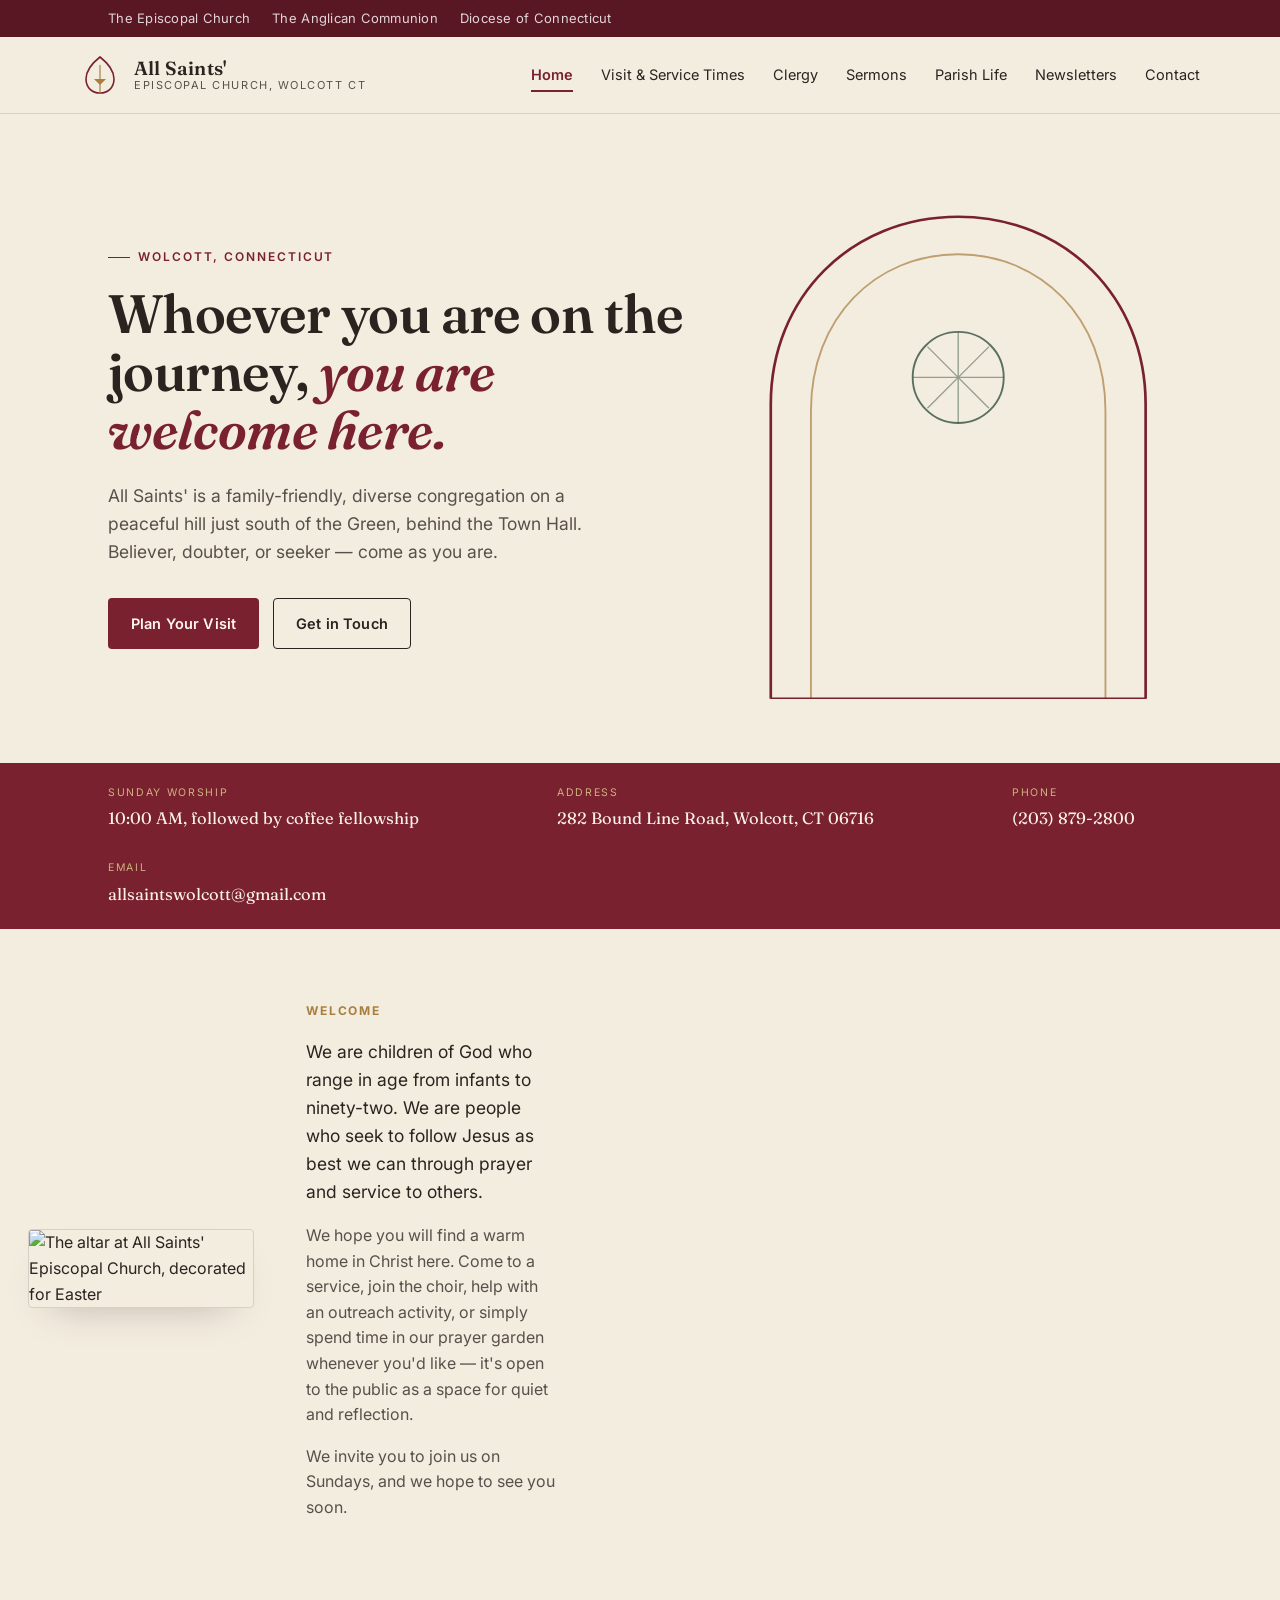
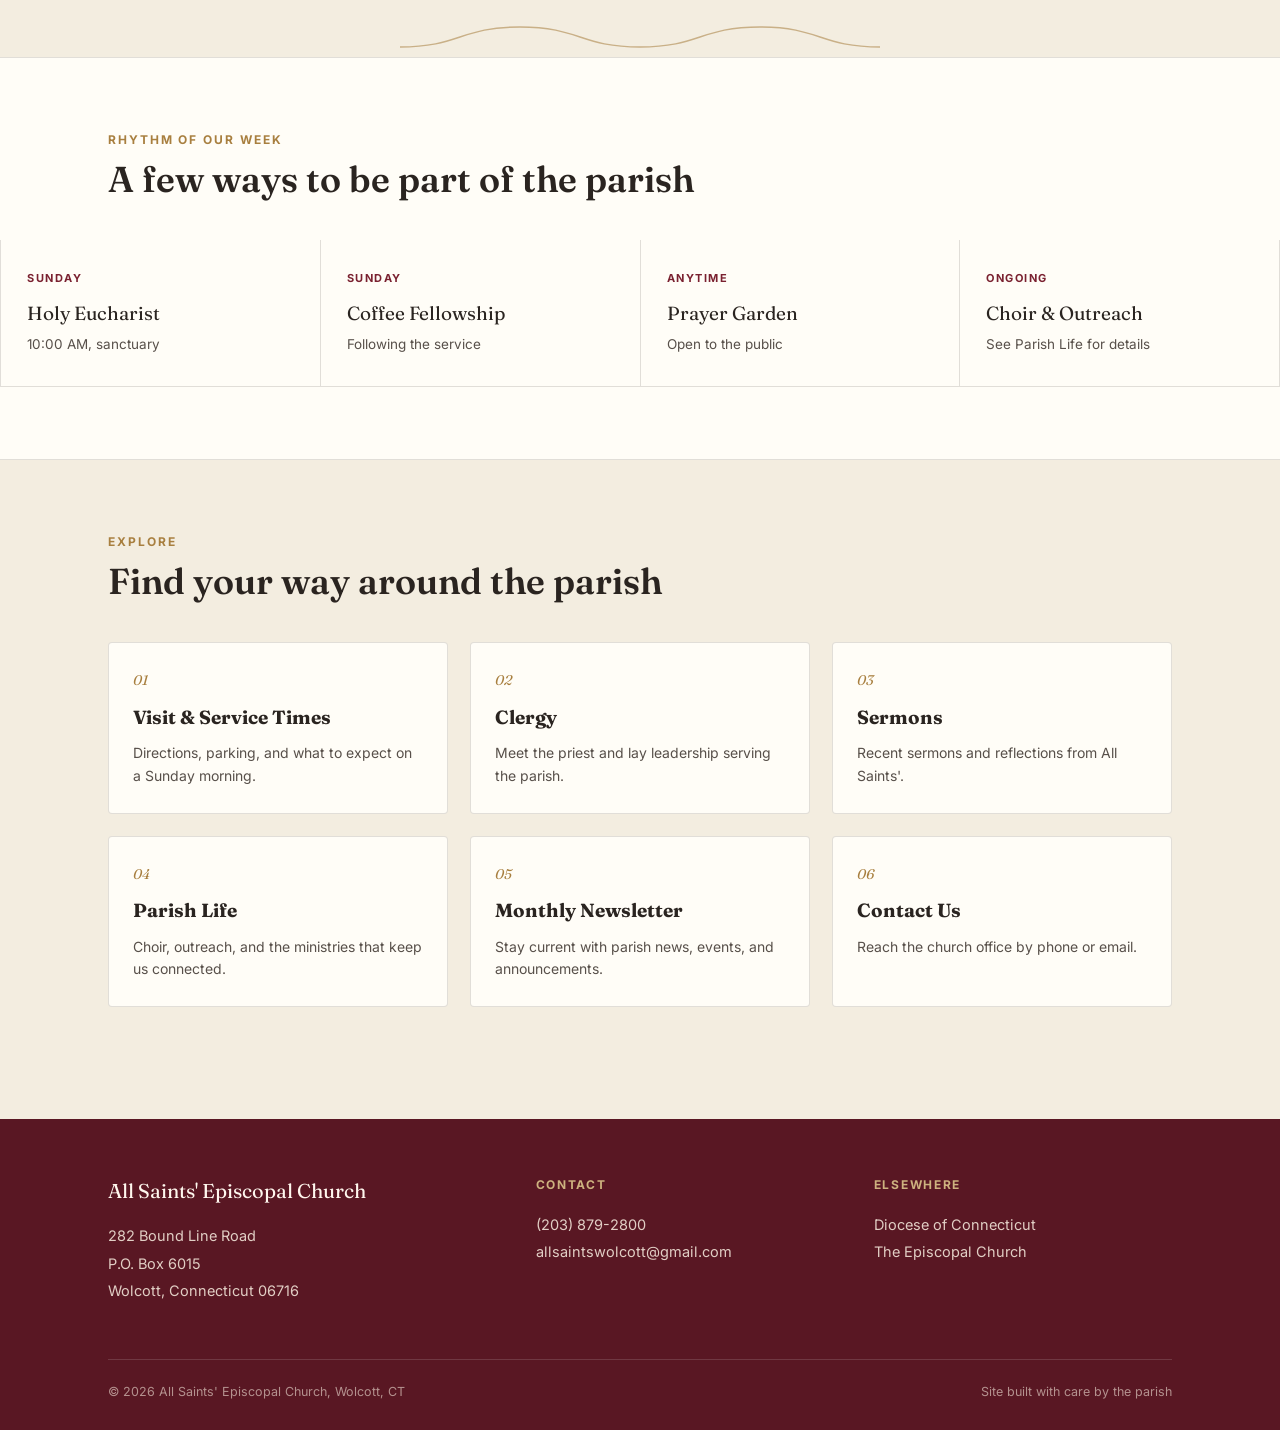
==== index.html @ 66a39e88 "Add initial HTML structure and styles for All Saints' Episcopal Church website - Created contact.htm" ====
<!DOCTYPE html>
<html lang="en">
<head>
<meta charset="UTF-8" />
<meta name="viewport" content="width=device-width, initial-scale=1.0" />
<title>All Saints' Episcopal Church — Wolcott, CT</title>
<meta name="description" content="All Saints' Episcopal Church in Wolcott, Connecticut. A family-friendly, diverse congregation on a peaceful hill just south of the Green. Sunday worship at 10:00 AM." />
<link rel="preconnect" href="https://fonts.googleapis.com">
<link rel="preconnect" href="https://fonts.gstatic.com" crossorigin>
<link href="https://fonts.googleapis.com/css2?family=Fraunces:ital,opsz,wght@0,9..144,400;0,9..144,600;1,9..144,500&family=Inter:wght@400;500;600;700&display=swap" rel="stylesheet">
<link rel="stylesheet" href="style.css" />
</head>
<body>

<div class="utility-bar">
  <div class="wrap">
    <a href="https://www.episcopalchurch.org/" target="_blank" rel="noopener">The Episcopal Church</a>
    <a href="https://www.anglicancommunion.org/" target="_blank" rel="noopener">The Anglican Communion</a>
    <a href="https://www.episcopalct.org/" target="_blank" rel="noopener">Diocese of Connecticut</a>
  </div>
</div>

<header class="site-header">
  <div class="wrap header-row">
    <a class="brand" href="index.html">
      <svg class="brand-mark" viewBox="0 0 40 40" fill="none" xmlns="http://www.w3.org/2000/svg">
        <path d="M20 2C11 9 6 16 6 24C6 32.8 12.3 38 20 38C27.7 38 34 32.8 34 24C34 16 29 9 20 2Z" stroke="#7A2130" stroke-width="1.6"/>
        <path d="M20 10V38" stroke="#A87F3F" stroke-width="1.2"/>
        <path d="M20 30L14 24H26L20 30Z" fill="#A87F3F"/>
      </svg>
      <span class="brand-text">
        <span class="name-line1">All Saints'</span>
        <span class="name-line2">Episcopal Church, Wolcott CT</span>
      </span>
    </a>
    <button class="nav-toggle" onclick="document.querySelector('.main-nav').classList.toggle('open')">Menu ▾</button>
    <nav class="main-nav">
      <a href="index.html" class="active">Home</a>
      <a href="visit.html">Visit &amp; Service Times</a>
      <a href="clergy.html">Clergy</a>
      <a href="#">Sermons</a>
      <a href="#">Parish Life</a>
      <a href="#">Newsletters</a>
      <a href="contact.html">Contact</a>
    </nav>
  </div>
</header>

<section class="hero">
  <div class="wrap">
    <div class="hero-copy">
      <div class="eyebrow">Wolcott, Connecticut</div>
      <h1>Whoever you are on the journey, <em>you are welcome here.</em></h1>
      <p class="lede">All Saints' is a family-friendly, diverse congregation on a peaceful hill just south of the Green, behind the Town Hall. Believer, doubter, or seeker — come as you are.</p>
      <div class="btn-row">
        <a href="visit.html" class="btn btn-primary">Plan Your Visit</a>
        <a href="contact.html" class="btn btn-ghost">Get in Touch</a>
      </div>
    </div>
    <svg class="hero-arch" viewBox="0 0 320 380" fill="none" xmlns="http://www.w3.org/2000/svg">
      <path d="M20 380V160C20 80 80 20 160 20C240 20 300 80 300 160V380" stroke="#7A2130" stroke-width="2"/>
      <path d="M50 380V165C50 96 98 48 160 48C222 48 270 96 270 165V380" stroke="#A87F3F" stroke-width="1.4" opacity="0.7"/>
      <circle cx="160" cy="140" r="34" stroke="#35503E" stroke-width="1.4" opacity="0.8"/>
      <path d="M160 106V174M126 140H194M137 117L183 163M183 117L137 163" stroke="#35503E" stroke-width="1" opacity="0.5"/>
      <path d="M20 380H300" stroke="#7A2130" stroke-width="2"/>
    </svg>
  </div>
</section>

<div class="plaque">
  <div class="wrap">
    <div class="plaque-item">
      <span class="plaque-label">Sunday Worship</span>
      <span class="plaque-value">10:00 AM, followed by coffee fellowship</span>
    </div>
    <div class="plaque-item">
      <span class="plaque-label">Address</span>
      <span class="plaque-value">282 Bound Line Road, Wolcott, CT 06716</span>
    </div>
    <div class="plaque-item">
      <span class="plaque-label">Phone</span>
      <span class="plaque-value"><a href="tel:+12038792800">(203) 879-2800</a></span>
    </div>
    <div class="plaque-item">
      <span class="plaque-label">Email</span>
      <span class="plaque-value"><a href="mailto:allsaintswolcott@gmail.com">allsaintswolcott@gmail.com</a></span>
    </div>
  </div>
</div>

<section class="welcome">
  <div class="wrap welcome">
    <figure>
      <img src="https://www.allsaintswolcott.org/Customer-Content/allsaintswolcott/CMS/images/Easter_Altar_2016.jpg" alt="The altar at All Saints' Episcopal Church, decorated for Easter" />
    </figure>
    <div class="welcome-copy">
      <div class="section-label">Welcome</div>
      <p>We are children of God who range in age from infants to ninety-two. We are people who seek to follow Jesus as best we can through prayer and service to others.</p>
      <p>We hope you will find a warm home in Christ here. Come to a service, join the choir, help with an outreach activity, or simply spend time in our prayer garden whenever you'd like — it's open to the public as a space for quiet and reflection.</p>
      <p>We invite you to join us on Sundays, and we hope to see you soon.</p>
    </div>
  </div>
</section>

<div class="divider">
  <svg viewBox="0 0 480 40" xmlns="http://www.w3.org/2000/svg">
    <path d="M0 30C60 30 60 10 120 10C180 10 180 30 240 30C300 30 300 10 360 10C420 10 420 30 480 30" stroke="currentColor" stroke-width="1.4" fill="none"/>
  </svg>
</div>

<section class="rhythm">
  <div class="wrap">
    <div class="section-head">
      <div class="section-label">Rhythm of Our Week</div>
      <h2>A few ways to be part of the parish</h2>
    </div>
  </div>
  <div class="rhythm-track">
    <div class="rhythm-item">
      <div class="rhythm-day">Sunday</div>
      <div class="rhythm-title">Holy Eucharist</div>
      <div class="rhythm-time">10:00 AM, sanctuary</div>
    </div>
    <div class="rhythm-item">
      <div class="rhythm-day">Sunday</div>
      <div class="rhythm-title">Coffee Fellowship</div>
      <div class="rhythm-time">Following the service</div>
    </div>
    <div class="rhythm-item">
      <div class="rhythm-day">Anytime</div>
      <div class="rhythm-title">Prayer Garden</div>
      <div class="rhythm-time">Open to the public</div>
    </div>
    <div class="rhythm-item">
      <div class="rhythm-day">Ongoing</div>
      <div class="rhythm-title">Choir &amp; Outreach</div>
      <div class="rhythm-time">See Parish Life for details</div>
    </div>
  </div>
</section>

<section class="quick-links">
  <div class="wrap">
    <div class="section-head">
      <div class="section-label">Explore</div>
      <h2>Find your way around the parish</h2>
    </div>
    <div class="card-grid">
      <a class="info-card" href="visit.html">
        <span class="num">01</span>
        <h3>Visit &amp; Service Times</h3>
        <p>Directions, parking, and what to expect on a Sunday morning.</p>
      </a>
      <a class="info-card" href="clergy.html">
        <span class="num">02</span>
        <h3>Clergy</h3>
        <p>Meet the priest and lay leadership serving the parish.</p>
      </a>
      <a class="info-card" href="#">
        <span class="num">03</span>
        <h3>Sermons</h3>
        <p>Recent sermons and reflections from All Saints'.</p>
      </a>
      <a class="info-card" href="#">
        <span class="num">04</span>
        <h3>Parish Life</h3>
        <p>Choir, outreach, and the ministries that keep us connected.</p>
      </a>
      <a class="info-card" href="#">
        <span class="num">05</span>
        <h3>Monthly Newsletter</h3>
        <p>Stay current with parish news, events, and announcements.</p>
      </a>
      <a class="info-card" href="contact.html">
        <span class="num">06</span>
        <h3>Contact Us</h3>
        <p>Reach the church office by phone or email.</p>
      </a>
    </div>
  </div>
</section>

<footer class="site-footer">
  <div class="wrap">
    <div class="footer-grid">
      <div>
        <div class="footer-brand">All Saints' Episcopal Church</div>
        <p>282 Bound Line Road<br>P.O. Box 6015<br>Wolcott, Connecticut 06716</p>
      </div>
      <div>
        <h4>Contact</h4>
        <a href="tel:+12038792800">(203) 879-2800</a>
        <a href="mailto:allsaintswolcott@gmail.com">allsaintswolcott@gmail.com</a>
      </div>
      <div>
        <h4>Elsewhere</h4>
        <a href="https://www.episcopalct.org/" target="_blank" rel="noopener">Diocese of Connecticut</a>
        <a href="https://www.episcopalchurch.org/" target="_blank" rel="noopener">The Episcopal Church</a>
      </div>
    </div>
    <div class="footer-bottom">
      <span>© 2026 All Saints' Episcopal Church, Wolcott, CT</span>
      <span>Site built with care by the parish</span>
    </div>
  </div>
</footer>

</body>
</html>
---- style.css ----
/* ============================================
   All Saints' Episcopal Church — Wolcott, CT
   Design tokens
   ============================================ */

:root {
  --ink: #2a2420;
  --ink-soft: #58504a;
  --parchment: #f3ede0;
  --parchment-deep: #ece3d0;
  --card: #fffdf7;
  --wine: #7a2130;
  --wine-dark: #591723;
  --brass: #a87f3f;
  --brass-light: #cdb27f;
  --green: #35503e;
  --line: rgba(42, 36, 32, 0.14);
  --shadow: 0 18px 40px -24px rgba(42, 24, 16, 0.35);

  --font-display: "Fraunces", "Iowan Old Style", Georgia, serif;
  --font-body: "Inter", -apple-system, BlinkMacSystemFont, "Segoe UI", sans-serif;

  --radius: 4px;
  --max-width: 1120px;
}

* {
  box-sizing: border-box;
}

html {
  scroll-behavior: smooth;
}

body {
  margin: 0;
  background: var(--parchment);
  color: var(--ink);
  font-family: var(--font-body);
  font-size: 16px;
  line-height: 1.6;
  -webkit-font-smoothing: antialiased;
}

img {
  max-width: 100%;
  display: block;
}

a {
  color: inherit;
}

.wrap {
  max-width: var(--max-width);
  margin: 0 auto;
  padding: 0 28px;
}

/* ============ Utility bar ============ */

.utility-bar {
  background: var(--wine-dark);
  color: rgba(255, 255, 255, 0.82);
  font-size: 13px;
}

.utility-bar .wrap {
  display: flex;
  gap: 22px;
  padding-top: 8px;
  padding-bottom: 8px;
  overflow-x: auto;
  white-space: nowrap;
}

.utility-bar a {
  text-decoration: none;
  color: inherit;
  letter-spacing: 0.02em;
}

.utility-bar a:hover {
  color: var(--brass-light);
}

/* ============ Header / Nav ============ */

header.site-header {
  background: var(--parchment);
  border-bottom: 1px solid var(--line);
  position: sticky;
  top: 0;
  z-index: 40;
}

.header-row {
  display: flex;
  align-items: center;
  justify-content: space-between;
  padding: 18px 0;
  gap: 24px;
}

.brand {
  display: flex;
  align-items: center;
  gap: 14px;
  text-decoration: none;
  color: var(--ink);
}

.brand-mark {
  width: 40px;
  height: 40px;
  flex-shrink: 0;
}

.brand-text {
  display: flex;
  flex-direction: column;
  line-height: 1.15;
}

.brand-text .name-line1 {
  font-family: var(--font-display);
  font-weight: 600;
  font-size: 19px;
  letter-spacing: 0.01em;
}

.brand-text .name-line2 {
  font-size: 11px;
  letter-spacing: 0.14em;
  text-transform: uppercase;
  color: var(--ink-soft);
}

nav.main-nav {
  display: flex;
  gap: 28px;
  flex-wrap: wrap;
}

nav.main-nav a {
  text-decoration: none;
  font-size: 14.5px;
  color: var(--ink);
  position: relative;
  padding: 4px 0;
}

nav.main-nav a::after {
  content: "";
  position: absolute;
  left: 0;
  bottom: -2px;
  width: 0;
  height: 2px;
  background: var(--wine);
  transition: width 0.2s ease;
}

nav.main-nav a:hover::after,
nav.main-nav a.active::after {
  width: 100%;
}

nav.main-nav a.active {
  color: var(--wine);
  font-weight: 600;
}

.nav-toggle {
  display: none;
}

@media (max-width: 780px) {
  nav.main-nav {
    display: none;
    width: 100%;
    flex-direction: column;
    gap: 4px;
    padding-bottom: 16px;
  }
  nav.main-nav.open {
    display: flex;
  }
  nav.main-nav a {
    padding: 10px 0;
    border-bottom: 1px solid var(--line);
  }
  .header-row {
    flex-wrap: wrap;
  }
  .nav-toggle {
    display: inline-flex;
    align-items: center;
    gap: 8px;
    background: none;
    border: 1px solid var(--line);
    border-radius: var(--radius);
    padding: 8px 12px;
    font-family: var(--font-body);
    font-size: 14px;
    color: var(--ink);
    cursor: pointer;
  }
}

/* ============ Hero ============ */

.hero {
  padding: 76px 0 64px;
  position: relative;
  overflow: hidden;
}

.hero .wrap {
  display: grid;
  grid-template-columns: 1.15fr 0.85fr;
  gap: 56px;
  align-items: center;
}

@media (max-width: 860px) {
  .hero .wrap {
    grid-template-columns: 1fr;
  }
  .hero-arch {
    order: -1;
    max-width: 240px;
    margin: 0 auto;
  }
}

.eyebrow {
  display: inline-flex;
  align-items: center;
  gap: 8px;
  font-size: 12px;
  letter-spacing: 0.16em;
  text-transform: uppercase;
  color: var(--wine);
  font-weight: 600;
  margin-bottom: 18px;
}

.eyebrow::before {
  content: "";
  width: 22px;
  height: 1px;
  background: var(--wine);
}

.hero h1 {
  font-family: var(--font-display);
  font-weight: 600;
  font-size: clamp(34px, 5vw, 54px);
  line-height: 1.08;
  margin: 0 0 22px;
  letter-spacing: -0.01em;
}

.hero h1 em {
  font-style: italic;
  color: var(--wine);
}

.hero p.lede {
  font-size: 17.5px;
  color: var(--ink-soft);
  max-width: 46ch;
  margin: 0 0 32px;
}

.btn-row {
  display: flex;
  gap: 14px;
  flex-wrap: wrap;
}

.btn {
  display: inline-flex;
  align-items: center;
  gap: 8px;
  padding: 13px 22px;
  border-radius: var(--radius);
  text-decoration: none;
  font-size: 14.5px;
  font-weight: 600;
  letter-spacing: 0.01em;
  border: 1px solid transparent;
  cursor: pointer;
}

.btn-primary {
  background: var(--wine);
  color: #fff7ee;
}

.btn-primary:hover {
  background: var(--wine-dark);
}

.btn-ghost {
  border-color: var(--ink);
  color: var(--ink);
}

.btn-ghost:hover {
  border-color: var(--wine);
  color: var(--wine);
}

/* Arch motif */
.hero-arch {
  width: 100%;
}

/* ============ Plaque strip ============ */

.plaque {
  background: var(--wine);
  color: #fbf2e6;
}

.plaque .wrap {
  display: flex;
  flex-wrap: wrap;
  gap: 28px;
  padding: 22px 28px;
  justify-content: space-between;
}

.plaque-item {
  display: flex;
  flex-direction: column;
  gap: 4px;
  min-width: 160px;
}

.plaque-label {
  font-size: 10.5px;
  letter-spacing: 0.16em;
  text-transform: uppercase;
  color: var(--brass-light);
}

.plaque-value {
  font-family: var(--font-display);
  font-size: 16.5px;
}

.plaque-value a {
  text-decoration: none;
  color: inherit;
}

/* ============ Section scaffolding ============ */

section {
  padding: 72px 0;
}

.section-head {
  max-width: 60ch;
  margin-bottom: 40px;
}

.section-label {
  font-size: 12px;
  letter-spacing: 0.16em;
  text-transform: uppercase;
  color: var(--brass);
  font-weight: 700;
  margin-bottom: 10px;
}

.section-head h2 {
  font-family: var(--font-display);
  font-size: clamp(26px, 3.4vw, 36px);
  font-weight: 600;
  margin: 0;
  line-height: 1.15;
}

/* ============ Welcome / About split ============ */

.welcome {
  display: grid;
  grid-template-columns: 0.95fr 1.05fr;
  gap: 52px;
  align-items: center;
}

@media (max-width: 860px) {
  .welcome {
    grid-template-columns: 1fr;
  }
}

.welcome figure {
  margin: 0;
  border-radius: var(--radius);
  overflow: hidden;
  box-shadow: var(--shadow);
  border: 1px solid var(--line);
}

.welcome-copy p {
  color: var(--ink-soft);
  font-size: 16px;
}

.welcome-copy p:first-of-type {
  color: var(--ink);
  font-size: 17.5px;
}

/* ============ Divider (arch rhythm) ============ */

.divider {
  padding: 8px 0 0;
  display: flex;
  justify-content: center;
}

.divider svg {
  width: 100%;
  max-width: 480px;
  height: auto;
  color: var(--brass);
  opacity: 0.55;
}

/* ============ Weekly rhythm strip ============ */

.rhythm {
  background: var(--card);
  border-top: 1px solid var(--line);
  border-bottom: 1px solid var(--line);
}

.rhythm-track {
  display: grid;
  grid-template-columns: repeat(4, 1fr);
  gap: 0;
  border-left: 1px solid var(--line);
}

@media (max-width: 780px) {
  .rhythm-track {
    grid-template-columns: 1fr;
    border-left: none;
  }
}

.rhythm-item {
  padding: 30px 26px;
  border-right: 1px solid var(--line);
  border-bottom: 1px solid var(--line);
}

@media (max-width: 780px) {
  .rhythm-item {
    border-right: none;
  }
}

.rhythm-day {
  font-size: 11px;
  letter-spacing: 0.14em;
  text-transform: uppercase;
  color: var(--wine);
  font-weight: 700;
  margin-bottom: 10px;
}

.rhythm-title {
  font-family: var(--font-display);
  font-size: 19px;
  margin-bottom: 6px;
}

.rhythm-time {
  font-size: 13.5px;
  color: var(--ink-soft);
}

/* ============ Card grid (quick links) ============ */

.card-grid {
  display: grid;
  grid-template-columns: repeat(3, 1fr);
  gap: 22px;
}

@media (max-width: 860px) {
  .card-grid {
    grid-template-columns: repeat(2, 1fr);
  }
}

@media (max-width: 560px) {
  .card-grid {
    grid-template-columns: 1fr;
  }
}

.info-card {
  background: var(--card);
  border: 1px solid var(--line);
  border-radius: var(--radius);
  padding: 26px 24px;
  text-decoration: none;
  color: var(--ink);
  display: flex;
  flex-direction: column;
  gap: 10px;
  transition: border-color 0.2s ease, transform 0.2s ease;
}

.info-card:hover {
  border-color: var(--wine);
  transform: translateY(-2px);
}

.info-card .num {
  font-family: var(--font-display);
  font-style: italic;
  color: var(--brass);
  font-size: 14px;
}

.info-card h3 {
  font-family: var(--font-display);
  font-size: 19px;
  margin: 0;
}

.info-card p {
  margin: 0;
  font-size: 14px;
  color: var(--ink-soft);
}

/* ============ Footer ============ */

footer.site-footer {
  background: var(--wine-dark);
  color: rgba(255, 246, 232, 0.88);
  padding: 56px 0 28px;
  margin-top: 40px;
}

.footer-grid {
  display: grid;
  grid-template-columns: 1.3fr 1fr 1fr;
  gap: 40px;
  margin-bottom: 40px;
}

@media (max-width: 700px) {
  .footer-grid {
    grid-template-columns: 1fr;
  }
}

.footer-grid h4 {
  font-size: 12px;
  letter-spacing: 0.14em;
  text-transform: uppercase;
  color: var(--brass-light);
  margin: 0 0 16px;
}

.footer-grid p,
.footer-grid a {
  font-size: 14.5px;
  color: rgba(255, 246, 232, 0.82);
  text-decoration: none;
  line-height: 1.9;
  display: block;
}

.footer-grid a:hover {
  color: #fff;
}

.footer-brand {
  font-family: var(--font-display);
  font-size: 20px;
  color: #fff7ee;
  margin-bottom: 10px;
}

.footer-bottom {
  border-top: 1px solid rgba(255, 255, 255, 0.14);
  padding-top: 22px;
  font-size: 12.5px;
  color: rgba(255, 246, 232, 0.55);
  display: flex;
  justify-content: space-between;
  flex-wrap: wrap;
  gap: 10px;
}

/* ============ Inner page (about/visit/contact) generic ============ */

.page-hero {
  padding: 52px 0 40px;
  border-bottom: 1px solid var(--line);
}

.page-hero .eyebrow {
  margin-bottom: 14px;
}

.page-hero h1 {
  font-family: var(--font-display);
  font-weight: 600;
  font-size: clamp(30px, 4vw, 44px);
  margin: 0 0 14px;
}

.page-hero p {
  color: var(--ink-soft);
  max-width: 60ch;
  font-size: 16.5px;
}

.content-columns {
  display: grid;
  grid-template-columns: 1fr 320px;
  gap: 48px;
}

@media (max-width: 860px) {
  .content-columns {
    grid-template-columns: 1fr;
  }
}

.prose h2 {
  font-family: var(--font-display);
  font-size: 24px;
  margin-top: 44px;
}

.prose h2:first-child {
  margin-top: 0;
}

.prose p {
  color: var(--ink-soft);
  font-size: 16px;
}

.side-panel {
  background: var(--card);
  border: 1px solid var(--line);
  border-radius: var(--radius);
  padding: 26px;
  align-self: start;
}

.side-panel h3 {
  font-family: var(--font-display);
  font-size: 17px;
  margin: 0 0 14px;
}

.side-panel dl {
  margin: 0;
}

.side-panel dt {
  font-size: 11px;
  letter-spacing: 0.1em;
  text-transform: uppercase;
  color: var(--brass);
  margin-top: 16px;
}

.side-panel dt:first-child {
  margin-top: 0;
}

.side-panel dd {
  margin: 4px 0 0;
  font-size: 15px;
}

.side-panel dd a {
  text-decoration: none;
  color: var(--wine);
}

.placeholder-note {
  background: rgba(168, 127, 63, 0.12);
  border: 1px dashed var(--brass);
  border-radius: var(--radius);
  padding: 14px 18px;
  font-size: 13.5px;
  color: var(--ink-soft);
  margin: 24px 0;
}

.map-frame {
  border: 1px solid var(--line);
  border-radius: var(--radius);
  overflow: hidden;
  margin-top: 18px;
}

.map-frame iframe {
  width: 100%;
  height: 260px;
  border: 0;
  display: block;
}
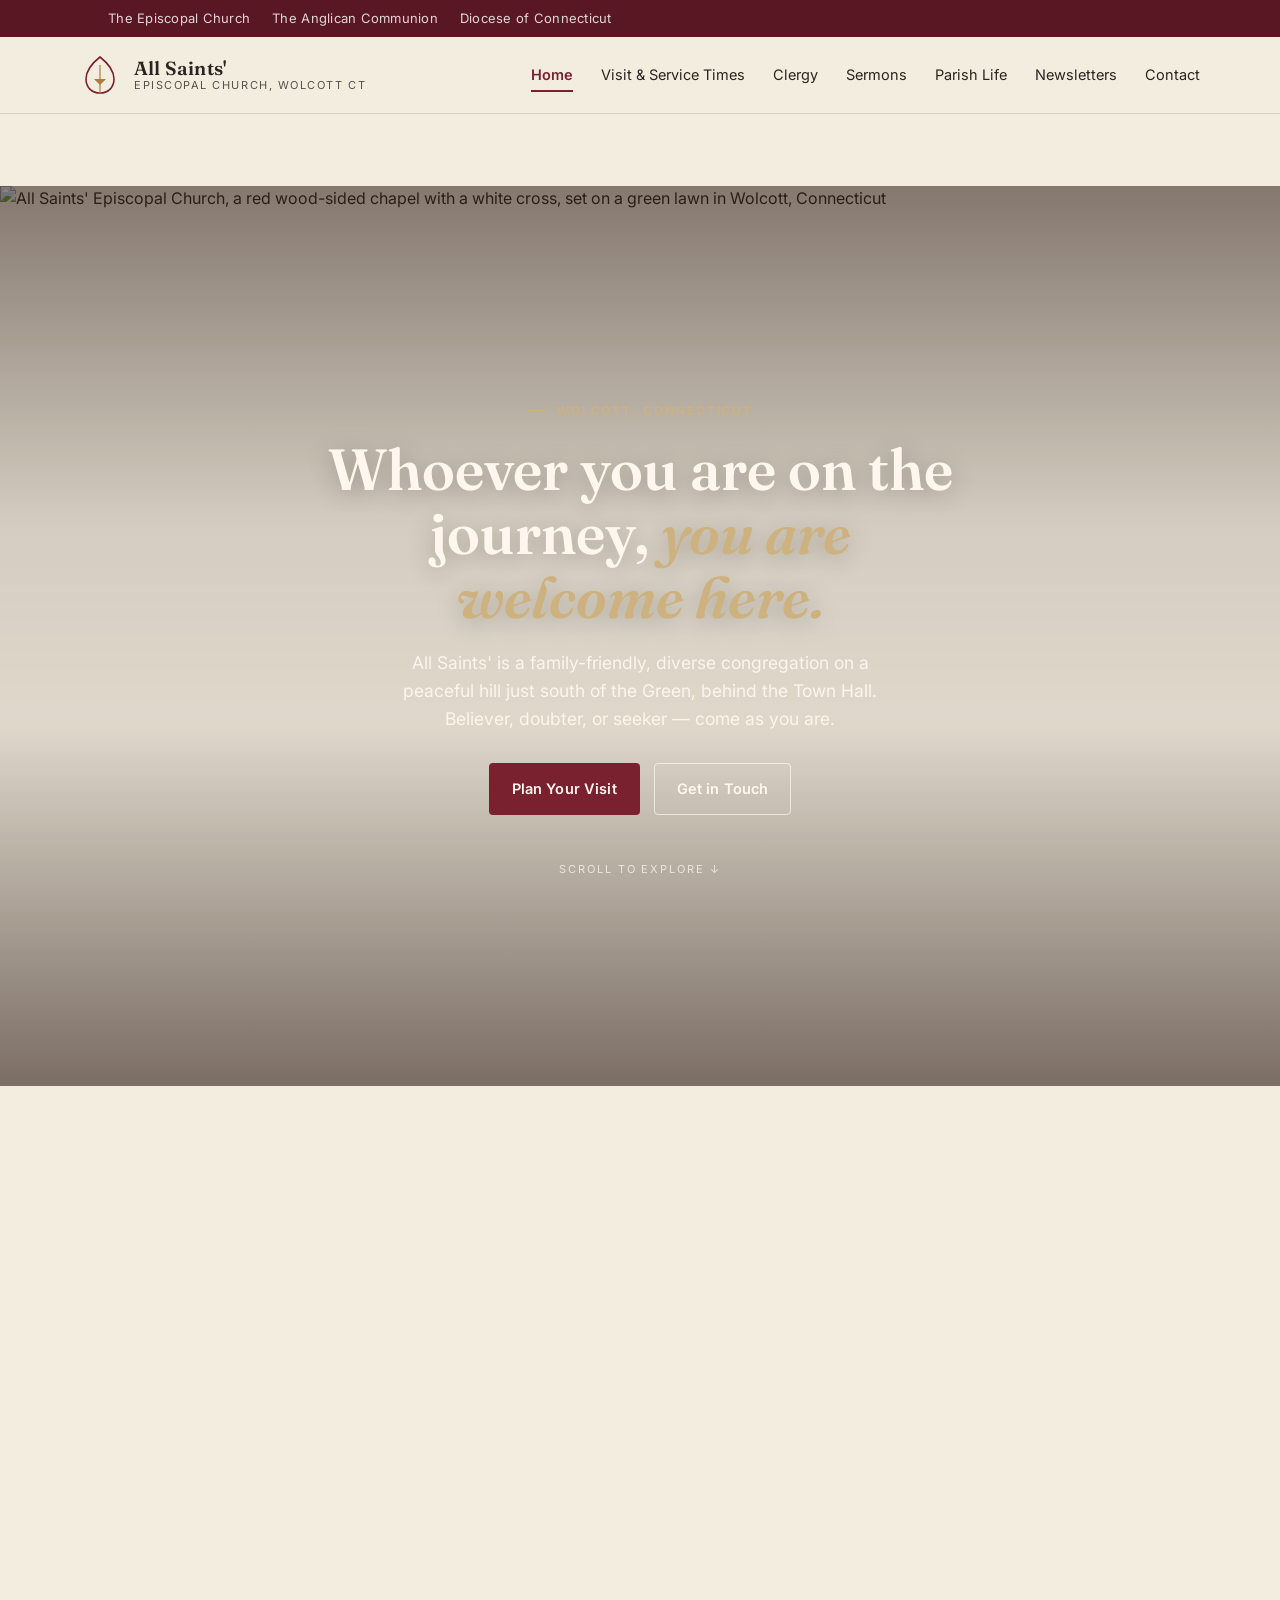
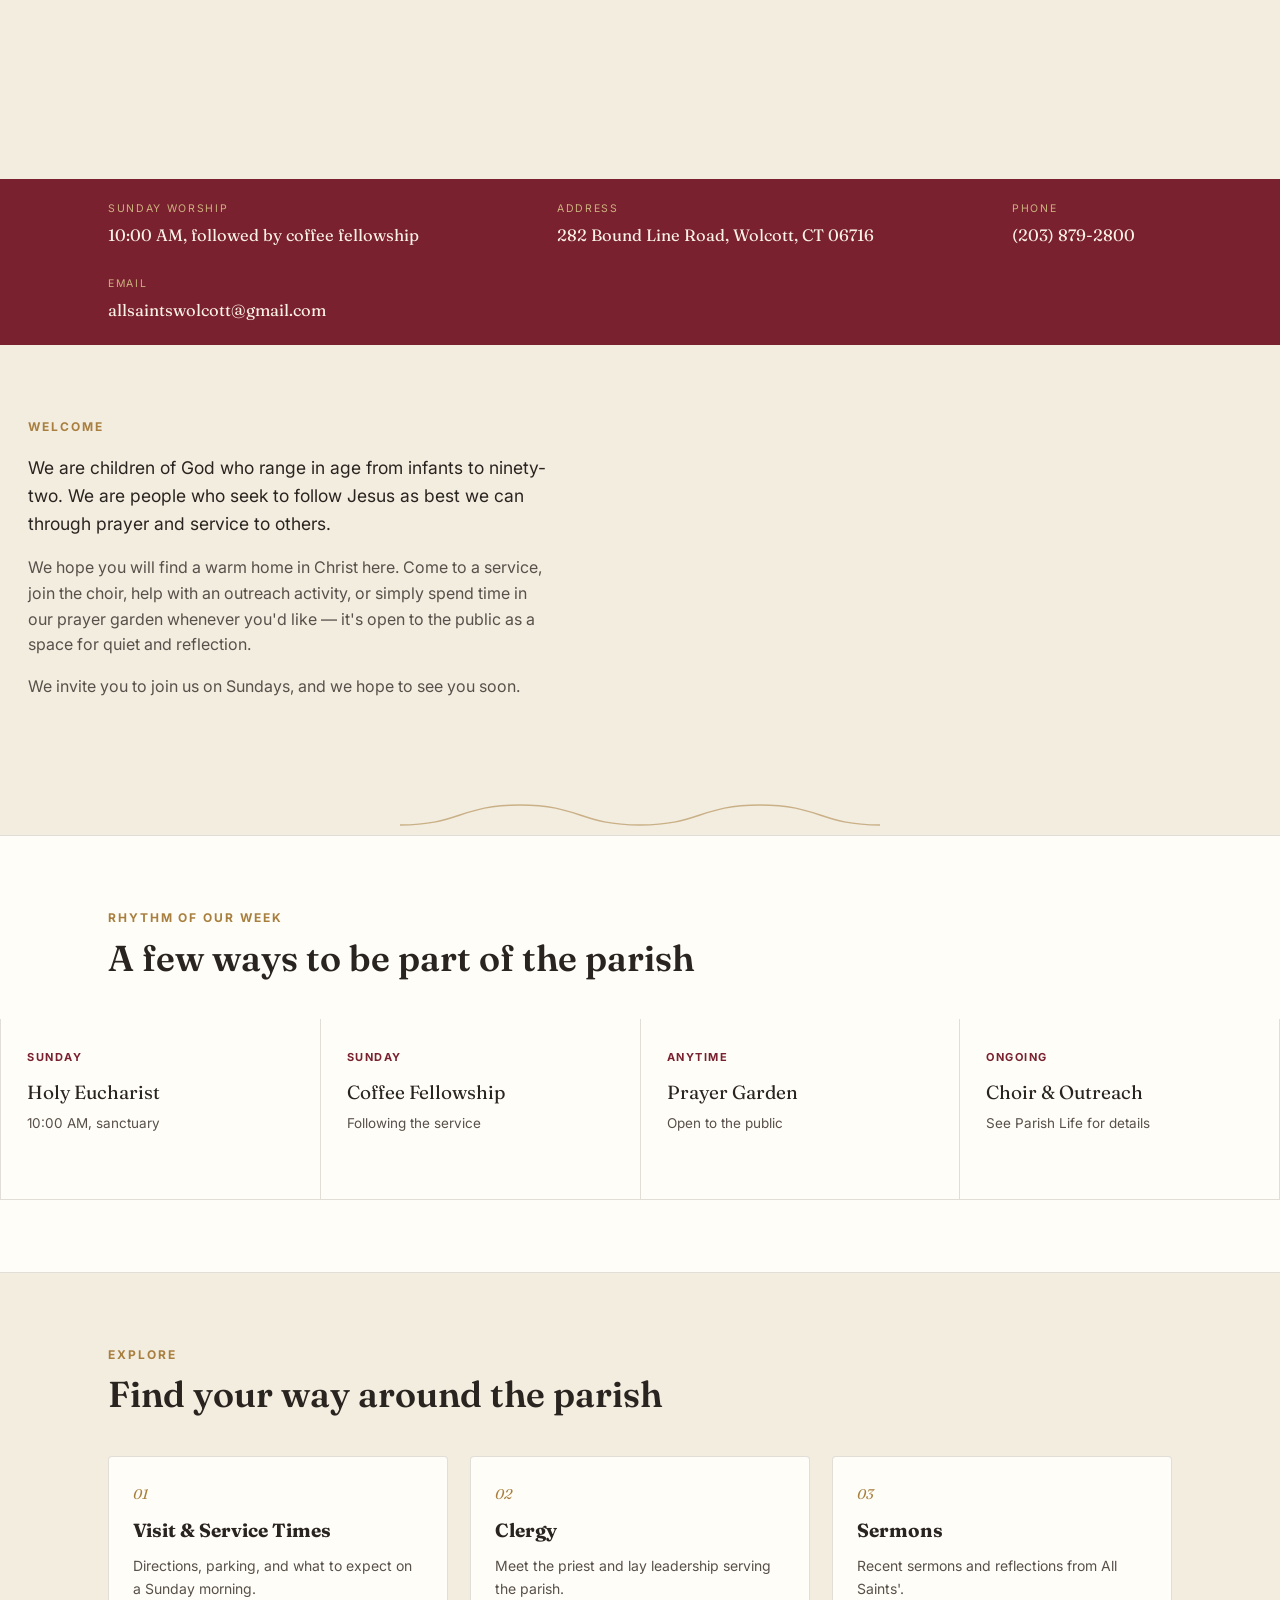
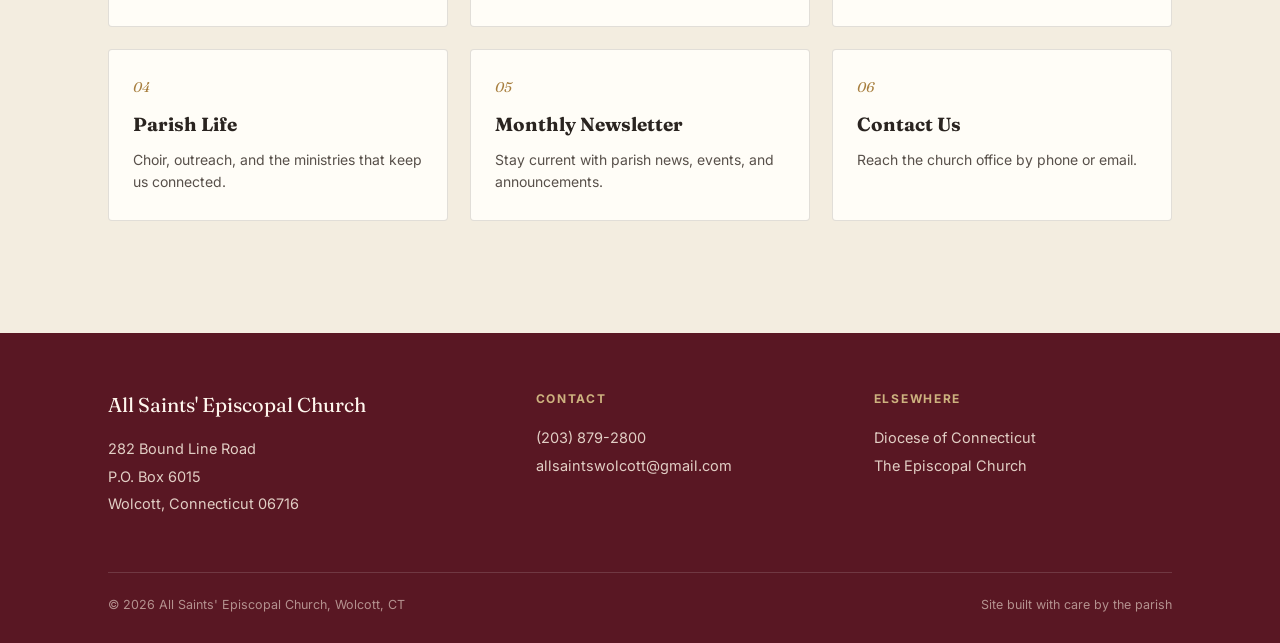
==== commit 89afefd9: "Update clergy and leadership information, add new pages for Coffee Fellowship, Choir & Outreach, and" ====
--- a/index.html
+++ b/index.html
@@ -46,9 +46,13 @@
   </div>
 </header>
 
-<section class="hero">
-  <div class="wrap">
-    <div class="hero-copy">
+<section class="photo-hero" id="photoHero">
+  <div class="photo-hero-sticky">
+    <div class="photo-hero-frame" id="heroFrame">
+      <img src="images/church-exterior.jpg" alt="All Saints' Episcopal Church, a red wood-sided chapel with a white cross, set on a green lawn in Wolcott, Connecticut" />
+      <div class="photo-hero-overlay"></div>
+    </div>
+    <div class="photo-hero-text" id="heroText">
       <div class="eyebrow">Wolcott, Connecticut</div>
       <h1>Whoever you are on the journey, <em>you are welcome here.</em></h1>
       <p class="lede">All Saints' is a family-friendly, diverse congregation on a peaceful hill just south of the Green, behind the Town Hall. Believer, doubter, or seeker — come as you are.</p>
@@ -56,14 +60,8 @@
         <a href="visit.html" class="btn btn-primary">Plan Your Visit</a>
         <a href="contact.html" class="btn btn-ghost">Get in Touch</a>
       </div>
-    </div>
-    <svg class="hero-arch" viewBox="0 0 320 380" fill="none" xmlns="http://www.w3.org/2000/svg">
-      <path d="M20 380V160C20 80 80 20 160 20C240 20 300 80 300 160V380" stroke="#7A2130" stroke-width="2"/>
-      <path d="M50 380V165C50 96 98 48 160 48C222 48 270 96 270 165V380" stroke="#A87F3F" stroke-width="1.4" opacity="0.7"/>
-      <circle cx="160" cy="140" r="34" stroke="#35503E" stroke-width="1.4" opacity="0.8"/>
-      <path d="M160 106V174M126 140H194M137 117L183 163M183 117L137 163" stroke="#35503E" stroke-width="1" opacity="0.5"/>
-      <path d="M20 380H300" stroke="#7A2130" stroke-width="2"/>
-    </svg>
+      <div class="scroll-cue">Scroll to explore ↓</div>
+    </div>
   </div>
 </section>
 
@@ -89,10 +87,7 @@
 </div>
 
 <section class="welcome">
-  <div class="wrap welcome">
-    <figure>
-      <img src="https://www.allsaintswolcott.org/Customer-Content/allsaintswolcott/CMS/images/Easter_Altar_2016.jpg" alt="The altar at All Saints' Episcopal Church, decorated for Easter" />
-    </figure>
+  <div class="wrap welcome" style="grid-template-columns: 1fr; max-width: 74ch;">
     <div class="welcome-copy">
       <div class="section-label">Welcome</div>
       <p>We are children of God who range in age from infants to ninety-two. We are people who seek to follow Jesus as best we can through prayer and service to others.</p>
@@ -116,26 +111,30 @@
     </div>
   </div>
   <div class="rhythm-track">
-    <div class="rhythm-item">
+    <a class="rhythm-item" href="worship.html">
       <div class="rhythm-day">Sunday</div>
       <div class="rhythm-title">Holy Eucharist</div>
       <div class="rhythm-time">10:00 AM, sanctuary</div>
-    </div>
-    <div class="rhythm-item">
+      <span class="rhythm-arrow">See the church →</span>
+    </a>
+    <a class="rhythm-item" href="fellowship.html">
       <div class="rhythm-day">Sunday</div>
       <div class="rhythm-title">Coffee Fellowship</div>
       <div class="rhythm-time">Following the service</div>
-    </div>
-    <div class="rhythm-item">
+      <span class="rhythm-arrow">Learn more →</span>
+    </a>
+    <a class="rhythm-item" href="prayer-garden.html">
       <div class="rhythm-day">Anytime</div>
       <div class="rhythm-title">Prayer Garden</div>
       <div class="rhythm-time">Open to the public</div>
-    </div>
-    <div class="rhythm-item">
+      <span class="rhythm-arrow">Visit the garden →</span>
+    </a>
+    <a class="rhythm-item" href="outreach.html">
       <div class="rhythm-day">Ongoing</div>
       <div class="rhythm-title">Choir &amp; Outreach</div>
       <div class="rhythm-time">See Parish Life for details</div>
-    </div>
+      <span class="rhythm-arrow">See how to join →</span>
+    </a>
   </div>
 </section>
 
@@ -205,5 +204,47 @@
   </div>
 </footer>
 
+<script>
+(function () {
+  var frame = document.getElementById('heroFrame');
+  var text = document.getElementById('heroText');
+  var hero = document.getElementById('photoHero');
+  if (!frame || !hero) return;
+
+  var reduceMotion = window.matchMedia('(prefers-reduced-motion: reduce)').matches;
+  if (reduceMotion) return;
+
+  var ticking = false;
+
+  function update() {
+    var heroHeight = hero.offsetHeight - window.innerHeight; // scrollable run for the sticky panel
+    var scrolled = Math.min(Math.max(window.scrollY, 0), heroHeight);
+    var progress = heroHeight > 0 ? scrolled / heroHeight : 0;
+
+    var scale = 1 - progress * 0.22;
+    var radius = progress * 32;
+    frame.style.transform = 'scale(' + scale.toFixed(4) + ')';
+    frame.style.borderRadius = radius.toFixed(1) + 'px';
+
+    var textOpacity = Math.max(1 - progress * 2.2, 0);
+    var textShift = progress * 40;
+    text.style.opacity = textOpacity.toFixed(3);
+    text.style.transform = 'translateY(-' + textShift.toFixed(1) + 'px)';
+
+    ticking = false;
+  }
+
+  function onScroll() {
+    if (!ticking) {
+      window.requestAnimationFrame(update);
+      ticking = true;
+    }
+  }
+
+  window.addEventListener('scroll', onScroll, { passive: true });
+  window.addEventListener('resize', onScroll);
+  update();
+})();
+</script>
 </body>
 </html>
--- a/style.css
+++ b/style.css
@@ -318,6 +318,123 @@
   width: 100%;
 }
 
+/* ============ Photo hero (scroll pull-away) ============ */
+
+.photo-hero {
+  position: relative;
+  height: 185vh;
+}
+
+@media (max-width: 780px) {
+  .photo-hero {
+    height: 145vh;
+  }
+}
+
+.photo-hero-sticky {
+  position: sticky;
+  top: 0;
+  height: 100vh;
+  overflow: hidden;
+  display: flex;
+  align-items: center;
+  justify-content: center;
+  background: var(--parchment);
+  padding: 0;
+}
+
+.photo-hero-frame {
+  position: absolute;
+  inset: 0;
+  overflow: hidden;
+  will-change: transform, border-radius;
+  transform-origin: center center;
+}
+
+.photo-hero-frame img {
+  width: 100%;
+  height: 100%;
+  object-fit: cover;
+  object-position: center 60%;
+}
+
+.photo-hero-overlay {
+  position: absolute;
+  inset: 0;
+  background: linear-gradient(180deg, rgba(42, 24, 16, 0.55) 0%, rgba(42, 24, 16, 0.15) 38%, rgba(42, 24, 16, 0.1) 60%, rgba(42, 24, 16, 0.6) 100%);
+}
+
+.photo-hero-text {
+  position: relative;
+  z-index: 2;
+  text-align: center;
+  color: #fff7ee;
+  max-width: 700px;
+  padding: 0 28px;
+  will-change: opacity, transform;
+}
+
+.photo-hero-text .eyebrow {
+  color: var(--brass-light);
+  justify-content: center;
+}
+
+.photo-hero-text .eyebrow::before {
+  background: var(--brass-light);
+}
+
+.photo-hero-text h1 {
+  font-family: var(--font-display);
+  font-weight: 600;
+  font-size: clamp(32px, 5.4vw, 58px);
+  line-height: 1.1;
+  margin: 0 0 20px;
+  text-shadow: 0 4px 24px rgba(0, 0, 0, 0.25);
+}
+
+.photo-hero-text h1 em {
+  font-style: italic;
+  color: var(--brass-light);
+}
+
+.photo-hero-text p.lede {
+  color: rgba(255, 247, 238, 0.92);
+  font-size: 17.5px;
+  max-width: 46ch;
+  margin: 0 auto 30px;
+}
+
+.photo-hero-text .btn-row {
+  justify-content: center;
+}
+
+.photo-hero-text .btn-ghost {
+  border-color: rgba(255, 247, 238, 0.7);
+  color: #fff7ee;
+}
+
+.photo-hero-text .btn-ghost:hover {
+  border-color: #fff7ee;
+}
+
+.scroll-cue {
+  margin-top: 46px;
+  font-size: 11px;
+  letter-spacing: 0.18em;
+  text-transform: uppercase;
+  color: rgba(255, 247, 238, 0.75);
+  animation: cue-bob 2.2s ease-in-out infinite;
+}
+
+@keyframes cue-bob {
+  0%, 100% { transform: translateY(0); opacity: 0.75; }
+  50% { transform: translateY(6px); opacity: 1; }
+}
+
+@media (prefers-reduced-motion: reduce) {
+  .scroll-cue { animation: none; }
+}
+
 /* ============ Plaque strip ============ */
 
 .plaque {
@@ -460,6 +577,24 @@
   padding: 30px 26px;
   border-right: 1px solid var(--line);
   border-bottom: 1px solid var(--line);
+  text-decoration: none;
+  color: var(--ink);
+  display: block;
+  position: relative;
+  transition: background 0.2s ease;
+}
+
+.rhythm-item:hover {
+  background: var(--parchment-deep);
+}
+
+.rhythm-item:hover .rhythm-title {
+  color: var(--wine);
+}
+
+.rhythm-item:hover .rhythm-arrow {
+  transform: translateX(4px);
+  opacity: 1;
 }
 
 @media (max-width: 780px) {
@@ -481,11 +616,22 @@
   font-family: var(--font-display);
   font-size: 19px;
   margin-bottom: 6px;
+  transition: color 0.2s ease;
 }
 
 .rhythm-time {
   font-size: 13.5px;
   color: var(--ink-soft);
+}
+
+.rhythm-arrow {
+  display: inline-block;
+  margin-top: 12px;
+  font-size: 13px;
+  color: var(--brass);
+  opacity: 0;
+  transform: translateX(0);
+  transition: transform 0.2s ease, opacity 0.2s ease;
 }
 
 /* ============ Card grid (quick links) ============ */
@@ -604,6 +750,83 @@
   justify-content: space-between;
   flex-wrap: wrap;
   gap: 10px;
+}
+
+/* ============ Detail page photo banner ============ */
+
+.detail-banner {
+  height: 46vh;
+  min-height: 300px;
+  position: relative;
+  overflow: hidden;
+}
+
+.detail-banner img {
+  width: 100%;
+  height: 100%;
+  object-fit: cover;
+}
+
+.detail-banner .banner-overlay {
+  position: absolute;
+  inset: 0;
+  background: linear-gradient(180deg, rgba(42,24,16,0.1) 0%, rgba(42,24,16,0.55) 100%);
+  display: flex;
+  align-items: flex-end;
+}
+
+.detail-banner .banner-text {
+  padding: 36px 28px;
+  color: #fff7ee;
+  width: 100%;
+}
+
+.detail-banner .banner-text .eyebrow {
+  color: var(--brass-light);
+}
+
+.detail-banner .banner-text .eyebrow::before {
+  background: var(--brass-light);
+}
+
+.detail-banner .banner-text h1 {
+  font-family: var(--font-display);
+  font-weight: 600;
+  font-size: clamp(28px, 4vw, 42px);
+  margin: 0;
+  max-width: var(--max-width);
+  margin: 0 auto;
+}
+
+.detail-banner .banner-text .eyebrow {
+  max-width: var(--max-width);
+  margin: 0 auto 14px;
+}
+
+.detail-nav {
+  display: flex;
+  justify-content: space-between;
+  align-items: center;
+  padding: 20px 0;
+  border-bottom: 1px solid var(--line);
+  font-size: 13.5px;
+}
+
+.detail-nav a {
+  text-decoration: none;
+  color: var(--ink-soft);
+}
+
+.detail-nav a:hover {
+  color: var(--wine);
+}
+
+.detail-nav .back-link {
+  display: inline-flex;
+  align-items: center;
+  gap: 6px;
+  font-weight: 600;
+  color: var(--wine);
 }
 
 /* ============ Inner page (about/visit/contact) generic ============ */
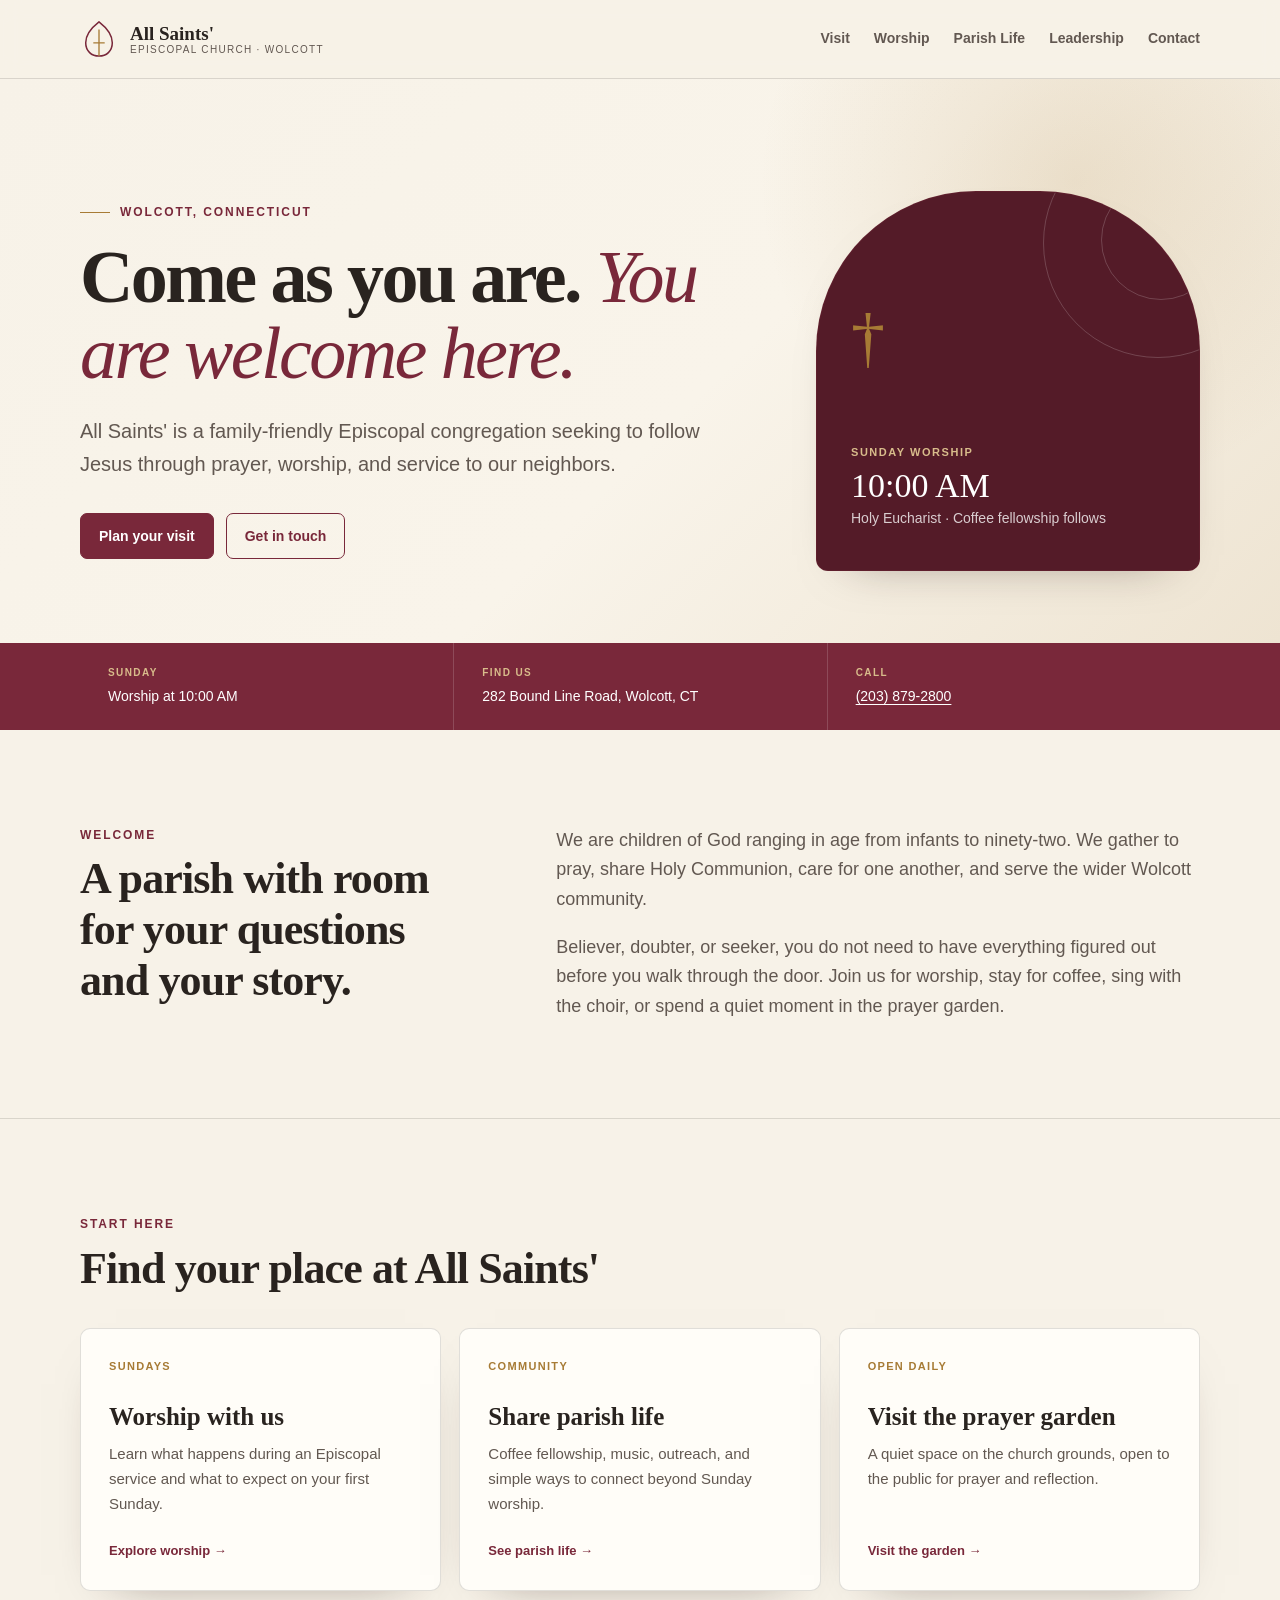
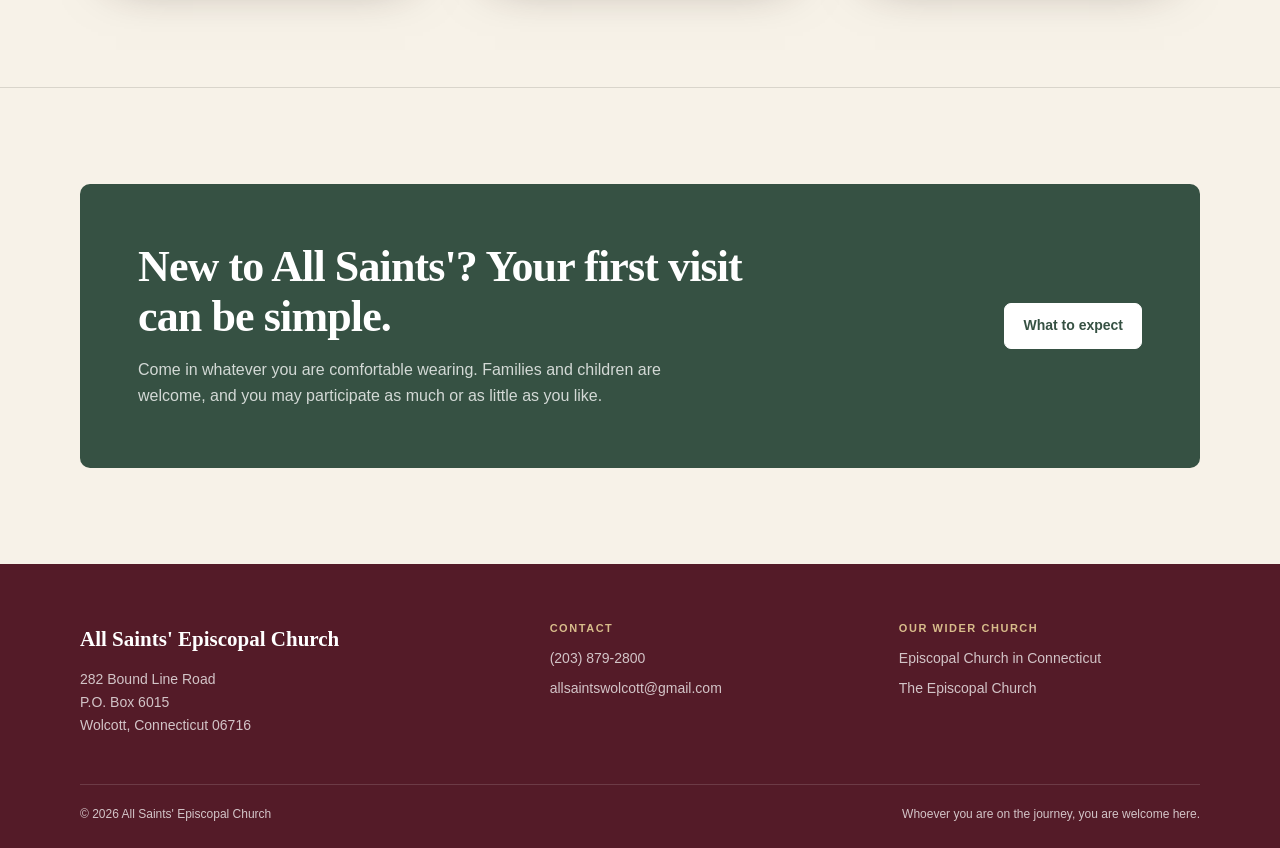
==== commit 0e678688: "Refactor visit and worship pages for improved accessibility and user experience; add parish life pag" ====
--- a/index.html
+++ b/index.html
@@ -1,250 +1,129 @@
-<!DOCTYPE html>
+<!doctype html>
 <html lang="en">
 <head>
-<meta charset="UTF-8" />
-<meta name="viewport" content="width=device-width, initial-scale=1.0" />
-<title>All Saints' Episcopal Church — Wolcott, CT</title>
-<meta name="description" content="All Saints' Episcopal Church in Wolcott, Connecticut. A family-friendly, diverse congregation on a peaceful hill just south of the Green. Sunday worship at 10:00 AM." />
-<link rel="preconnect" href="https://fonts.googleapis.com">
-<link rel="preconnect" href="https://fonts.gstatic.com" crossorigin>
-<link href="https://fonts.googleapis.com/css2?family=Fraunces:ital,opsz,wght@0,9..144,400;0,9..144,600;1,9..144,500&family=Inter:wght@400;500;600;700&display=swap" rel="stylesheet">
-<link rel="stylesheet" href="style.css" />
+  <meta charset="utf-8">
+  <meta name="viewport" content="width=device-width, initial-scale=1">
+  <title>All Saints' Episcopal Church | Wolcott, CT</title>
+  <meta name="description" content="All Saints' Episcopal Church in Wolcott, Connecticut. Join us for Sunday worship at 10:00 AM. Whoever you are on the journey, you are welcome here.">
+  <meta name="theme-color" content="#541b28">
+  <link rel="stylesheet" href="style.css">
+  <script src="site.js" defer></script>
 </head>
 <body>
+  <a class="skip-link" href="#main">Skip to main content</a>
+  <header class="site-header">
+    <div class="wrap header-row">
+      <a class="brand" href="index.html" aria-label="All Saints' Episcopal Church home">
+        <svg class="brand-mark" viewBox="0 0 40 40" fill="none" aria-hidden="true">
+          <path d="M20 2C11 9 6 16 6 24c0 8.8 6.3 14 14 14s14-5.2 14-14C34 16 29 9 20 2Z" stroke="#79283a" stroke-width="1.6"/>
+          <path d="M20 10v28M14 24h12" stroke="#a77b35" stroke-width="1.4"/>
+        </svg>
+        <span class="brand-text"><span class="name-line1">All Saints'</span><span class="name-line2">Episcopal Church · Wolcott</span></span>
+      </a>
+      <button class="nav-toggle" type="button" aria-expanded="false" aria-controls="main-navigation">Menu <span aria-hidden="true">▾</span></button>
+      <nav class="main-nav" id="main-navigation" aria-label="Main navigation">
+        <a href="visit.html">Visit</a>
+        <a href="worship.html">Worship</a>
+        <a href="parish-life.html">Parish Life</a>
+        <a href="clergy.html">Leadership</a>
+        <a href="contact.html">Contact</a>
+      </nav>
+    </div>
+  </header>
 
-<div class="utility-bar">
-  <div class="wrap">
-    <a href="https://www.episcopalchurch.org/" target="_blank" rel="noopener">The Episcopal Church</a>
-    <a href="https://www.anglicancommunion.org/" target="_blank" rel="noopener">The Anglican Communion</a>
-    <a href="https://www.episcopalct.org/" target="_blank" rel="noopener">Diocese of Connecticut</a>
-  </div>
-</div>
+  <main id="main">
+    <section class="hero">
+      <div class="wrap hero-grid">
+        <div>
+          <div class="eyebrow">Wolcott, Connecticut</div>
+          <h1>Come as you are. <em>You are welcome here.</em></h1>
+          <p class="lede">All Saints' is a family-friendly Episcopal congregation seeking to follow Jesus through prayer, worship, and service to our neighbors.</p>
+          <div class="btn-row">
+            <a class="btn btn-primary" href="visit.html">Plan your visit</a>
+            <a class="btn btn-secondary" href="contact.html">Get in touch</a>
+          </div>
+        </div>
+        <aside class="service-arch" aria-label="Sunday service information">
+          <div class="arch-content">
+            <span class="arch-cross" aria-hidden="true">†</span>
+            <div class="arch-label">Sunday worship</div>
+            <div class="arch-time">10:00 AM</div>
+            <div class="arch-detail">Holy Eucharist · Coffee fellowship follows</div>
+          </div>
+        </aside>
+      </div>
+    </section>
 
-<header class="site-header">
-  <div class="wrap header-row">
-    <a class="brand" href="index.html">
-      <svg class="brand-mark" viewBox="0 0 40 40" fill="none" xmlns="http://www.w3.org/2000/svg">
-        <path d="M20 2C11 9 6 16 6 24C6 32.8 12.3 38 20 38C27.7 38 34 32.8 34 24C34 16 29 9 20 2Z" stroke="#7A2130" stroke-width="1.6"/>
-        <path d="M20 10V38" stroke="#A87F3F" stroke-width="1.2"/>
-        <path d="M20 30L14 24H26L20 30Z" fill="#A87F3F"/>
-      </svg>
-      <span class="brand-text">
-        <span class="name-line1">All Saints'</span>
-        <span class="name-line2">Episcopal Church, Wolcott CT</span>
-      </span>
-    </a>
-    <button class="nav-toggle" onclick="document.querySelector('.main-nav').classList.toggle('open')">Menu ▾</button>
-    <nav class="main-nav">
-      <a href="index.html" class="active">Home</a>
-      <a href="visit.html">Visit &amp; Service Times</a>
-      <a href="clergy.html">Clergy</a>
-      <a href="#">Sermons</a>
-      <a href="#">Parish Life</a>
-      <a href="#">Newsletters</a>
-      <a href="contact.html">Contact</a>
-    </nav>
-  </div>
-</header>
+    <section class="facts" aria-label="Church details">
+      <div class="wrap facts-grid">
+        <div class="fact"><span class="fact-label">Sunday</span><span class="fact-value">Worship at 10:00 AM</span></div>
+        <div class="fact"><span class="fact-label">Find us</span><span class="fact-value">282 Bound Line Road, Wolcott, CT</span></div>
+        <div class="fact"><span class="fact-label">Call</span><span class="fact-value"><a href="tel:+12038792800">(203) 879-2800</a></span></div>
+      </div>
+    </section>
 
-<section class="photo-hero" id="photoHero">
-  <div class="photo-hero-sticky">
-    <div class="photo-hero-frame" id="heroFrame">
-      <img src="images/church-exterior.jpg" alt="All Saints' Episcopal Church, a red wood-sided chapel with a white cross, set on a green lawn in Wolcott, Connecticut" />
-      <div class="photo-hero-overlay"></div>
+    <section class="section">
+      <div class="wrap intro-grid">
+        <div>
+          <div class="section-label">Welcome</div>
+          <h2>A parish with room for your questions and your story.</h2>
+        </div>
+        <div class="intro-copy">
+          <p>We are children of God ranging in age from infants to ninety-two. We gather to pray, share Holy Communion, care for one another, and serve the wider Wolcott community.</p>
+          <p>Believer, doubter, or seeker, you do not need to have everything figured out before you walk through the door. Join us for worship, stay for coffee, sing with the choir, or spend a quiet moment in the prayer garden.</p>
+        </div>
+      </div>
+    </section>
+
+    <section class="section">
+      <div class="wrap">
+        <div class="section-head">
+          <div class="section-label">Start here</div>
+          <h2>Find your place at All Saints'</h2>
+        </div>
+        <div class="card-grid">
+          <a class="info-card" href="worship.html">
+            <span class="card-kicker">Sundays</span>
+            <h3>Worship with us</h3>
+            <p>Learn what happens during an Episcopal service and what to expect on your first Sunday.</p>
+            <span class="card-link">Explore worship →</span>
+          </a>
+          <a class="info-card" href="parish-life.html">
+            <span class="card-kicker">Community</span>
+            <h3>Share parish life</h3>
+            <p>Coffee fellowship, music, outreach, and simple ways to connect beyond Sunday worship.</p>
+            <span class="card-link">See parish life →</span>
+          </a>
+          <a class="info-card" href="prayer-garden.html">
+            <span class="card-kicker">Open daily</span>
+            <h3>Visit the prayer garden</h3>
+            <p>A quiet space on the church grounds, open to the public for prayer and reflection.</p>
+            <span class="card-link">Visit the garden →</span>
+          </a>
+        </div>
+      </div>
+    </section>
+
+    <section class="section">
+      <div class="wrap welcome-panel">
+        <div>
+          <h2>New to All Saints'? Your first visit can be simple.</h2>
+          <p>Come in whatever you are comfortable wearing. Families and children are welcome, and you may participate as much or as little as you like.</p>
+        </div>
+        <a class="btn" href="visit.html">What to expect</a>
+      </div>
+    </section>
+  </main>
+
+  <footer class="site-footer">
+    <div class="wrap">
+      <div class="footer-grid">
+        <div><div class="footer-brand">All Saints' Episcopal Church</div><p>282 Bound Line Road<br>P.O. Box 6015<br>Wolcott, Connecticut 06716</p></div>
+        <div><h2>Contact</h2><a href="tel:+12038792800">(203) 879-2800</a><a href="mailto:allsaintswolcott@gmail.com">allsaintswolcott@gmail.com</a></div>
+        <div><h2>Our wider church</h2><a href="https://www.episcopalct.org/">Episcopal Church in Connecticut</a><a href="https://www.episcopalchurch.org/">The Episcopal Church</a></div>
+      </div>
+      <div class="footer-bottom"><span>© 2026 All Saints' Episcopal Church</span><span>Whoever you are on the journey, you are welcome here.</span></div>
     </div>
-    <div class="photo-hero-text" id="heroText">
-      <div class="eyebrow">Wolcott, Connecticut</div>
-      <h1>Whoever you are on the journey, <em>you are welcome here.</em></h1>
-      <p class="lede">All Saints' is a family-friendly, diverse congregation on a peaceful hill just south of the Green, behind the Town Hall. Believer, doubter, or seeker — come as you are.</p>
-      <div class="btn-row">
-        <a href="visit.html" class="btn btn-primary">Plan Your Visit</a>
-        <a href="contact.html" class="btn btn-ghost">Get in Touch</a>
-      </div>
-      <div class="scroll-cue">Scroll to explore ↓</div>
-    </div>
-  </div>
-</section>
-
-<div class="plaque">
-  <div class="wrap">
-    <div class="plaque-item">
-      <span class="plaque-label">Sunday Worship</span>
-      <span class="plaque-value">10:00 AM, followed by coffee fellowship</span>
-    </div>
-    <div class="plaque-item">
-      <span class="plaque-label">Address</span>
-      <span class="plaque-value">282 Bound Line Road, Wolcott, CT 06716</span>
-    </div>
-    <div class="plaque-item">
-      <span class="plaque-label">Phone</span>
-      <span class="plaque-value"><a href="tel:+12038792800">(203) 879-2800</a></span>
-    </div>
-    <div class="plaque-item">
-      <span class="plaque-label">Email</span>
-      <span class="plaque-value"><a href="mailto:allsaintswolcott@gmail.com">allsaintswolcott@gmail.com</a></span>
-    </div>
-  </div>
-</div>
-
-<section class="welcome">
-  <div class="wrap welcome" style="grid-template-columns: 1fr; max-width: 74ch;">
-    <div class="welcome-copy">
-      <div class="section-label">Welcome</div>
-      <p>We are children of God who range in age from infants to ninety-two. We are people who seek to follow Jesus as best we can through prayer and service to others.</p>
-      <p>We hope you will find a warm home in Christ here. Come to a service, join the choir, help with an outreach activity, or simply spend time in our prayer garden whenever you'd like — it's open to the public as a space for quiet and reflection.</p>
-      <p>We invite you to join us on Sundays, and we hope to see you soon.</p>
-    </div>
-  </div>
-</section>
-
-<div class="divider">
-  <svg viewBox="0 0 480 40" xmlns="http://www.w3.org/2000/svg">
-    <path d="M0 30C60 30 60 10 120 10C180 10 180 30 240 30C300 30 300 10 360 10C420 10 420 30 480 30" stroke="currentColor" stroke-width="1.4" fill="none"/>
-  </svg>
-</div>
-
-<section class="rhythm">
-  <div class="wrap">
-    <div class="section-head">
-      <div class="section-label">Rhythm of Our Week</div>
-      <h2>A few ways to be part of the parish</h2>
-    </div>
-  </div>
-  <div class="rhythm-track">
-    <a class="rhythm-item" href="worship.html">
-      <div class="rhythm-day">Sunday</div>
-      <div class="rhythm-title">Holy Eucharist</div>
-      <div class="rhythm-time">10:00 AM, sanctuary</div>
-      <span class="rhythm-arrow">See the church →</span>
-    </a>
-    <a class="rhythm-item" href="fellowship.html">
-      <div class="rhythm-day">Sunday</div>
-      <div class="rhythm-title">Coffee Fellowship</div>
-      <div class="rhythm-time">Following the service</div>
-      <span class="rhythm-arrow">Learn more →</span>
-    </a>
-    <a class="rhythm-item" href="prayer-garden.html">
-      <div class="rhythm-day">Anytime</div>
-      <div class="rhythm-title">Prayer Garden</div>
-      <div class="rhythm-time">Open to the public</div>
-      <span class="rhythm-arrow">Visit the garden →</span>
-    </a>
-    <a class="rhythm-item" href="outreach.html">
-      <div class="rhythm-day">Ongoing</div>
-      <div class="rhythm-title">Choir &amp; Outreach</div>
-      <div class="rhythm-time">See Parish Life for details</div>
-      <span class="rhythm-arrow">See how to join →</span>
-    </a>
-  </div>
-</section>
-
-<section class="quick-links">
-  <div class="wrap">
-    <div class="section-head">
-      <div class="section-label">Explore</div>
-      <h2>Find your way around the parish</h2>
-    </div>
-    <div class="card-grid">
-      <a class="info-card" href="visit.html">
-        <span class="num">01</span>
-        <h3>Visit &amp; Service Times</h3>
-        <p>Directions, parking, and what to expect on a Sunday morning.</p>
-      </a>
-      <a class="info-card" href="clergy.html">
-        <span class="num">02</span>
-        <h3>Clergy</h3>
-        <p>Meet the priest and lay leadership serving the parish.</p>
-      </a>
-      <a class="info-card" href="#">
-        <span class="num">03</span>
-        <h3>Sermons</h3>
-        <p>Recent sermons and reflections from All Saints'.</p>
-      </a>
-      <a class="info-card" href="#">
-        <span class="num">04</span>
-        <h3>Parish Life</h3>
-        <p>Choir, outreach, and the ministries that keep us connected.</p>
-      </a>
-      <a class="info-card" href="#">
-        <span class="num">05</span>
-        <h3>Monthly Newsletter</h3>
-        <p>Stay current with parish news, events, and announcements.</p>
-      </a>
-      <a class="info-card" href="contact.html">
-        <span class="num">06</span>
-        <h3>Contact Us</h3>
-        <p>Reach the church office by phone or email.</p>
-      </a>
-    </div>
-  </div>
-</section>
-
-<footer class="site-footer">
-  <div class="wrap">
-    <div class="footer-grid">
-      <div>
-        <div class="footer-brand">All Saints' Episcopal Church</div>
-        <p>282 Bound Line Road<br>P.O. Box 6015<br>Wolcott, Connecticut 06716</p>
-      </div>
-      <div>
-        <h4>Contact</h4>
-        <a href="tel:+12038792800">(203) 879-2800</a>
-        <a href="mailto:allsaintswolcott@gmail.com">allsaintswolcott@gmail.com</a>
-      </div>
-      <div>
-        <h4>Elsewhere</h4>
-        <a href="https://www.episcopalct.org/" target="_blank" rel="noopener">Diocese of Connecticut</a>
-        <a href="https://www.episcopalchurch.org/" target="_blank" rel="noopener">The Episcopal Church</a>
-      </div>
-    </div>
-    <div class="footer-bottom">
-      <span>© 2026 All Saints' Episcopal Church, Wolcott, CT</span>
-      <span>Site built with care by the parish</span>
-    </div>
-  </div>
-</footer>
-
-<script>
-(function () {
-  var frame = document.getElementById('heroFrame');
-  var text = document.getElementById('heroText');
-  var hero = document.getElementById('photoHero');
-  if (!frame || !hero) return;
-
-  var reduceMotion = window.matchMedia('(prefers-reduced-motion: reduce)').matches;
-  if (reduceMotion) return;
-
-  var ticking = false;
-
-  function update() {
-    var heroHeight = hero.offsetHeight - window.innerHeight; // scrollable run for the sticky panel
-    var scrolled = Math.min(Math.max(window.scrollY, 0), heroHeight);
-    var progress = heroHeight > 0 ? scrolled / heroHeight : 0;
-
-    var scale = 1 - progress * 0.22;
-    var radius = progress * 32;
-    frame.style.transform = 'scale(' + scale.toFixed(4) + ')';
-    frame.style.borderRadius = radius.toFixed(1) + 'px';
-
-    var textOpacity = Math.max(1 - progress * 2.2, 0);
-    var textShift = progress * 40;
-    text.style.opacity = textOpacity.toFixed(3);
-    text.style.transform = 'translateY(-' + textShift.toFixed(1) + 'px)';
-
-    ticking = false;
-  }
-
-  function onScroll() {
-    if (!ticking) {
-      window.requestAnimationFrame(update);
-      ticking = true;
-    }
-  }
-
-  window.addEventListener('scroll', onScroll, { passive: true });
-  window.addEventListener('resize', onScroll);
-  update();
-})();
-</script>
+  </footer>
 </body>
 </html>
--- a/style.css
+++ b/style.css
@@ -1,945 +1,307 @@
-/* ============================================
-   All Saints' Episcopal Church — Wolcott, CT
-   Design tokens
-   ============================================ */
-
 :root {
-  --ink: #2a2420;
-  --ink-soft: #58504a;
-  --parchment: #f3ede0;
-  --parchment-deep: #ece3d0;
-  --card: #fffdf7;
-  --wine: #7a2130;
-  --wine-dark: #591723;
-  --brass: #a87f3f;
-  --brass-light: #cdb27f;
-  --green: #35503e;
-  --line: rgba(42, 36, 32, 0.14);
-  --shadow: 0 18px 40px -24px rgba(42, 24, 16, 0.35);
-
-  --font-display: "Fraunces", "Iowan Old Style", Georgia, serif;
-  --font-body: "Inter", -apple-system, BlinkMacSystemFont, "Segoe UI", sans-serif;
-
-  --radius: 4px;
-  --max-width: 1120px;
-}
-
-* {
-  box-sizing: border-box;
-}
-
-html {
-  scroll-behavior: smooth;
-}
+  --ink: #29231f;
+  --ink-soft: #625851;
+  --paper: #f7f2e8;
+  --paper-deep: #eee4d2;
+  --card: #fffdf8;
+  --wine: #79283a;
+  --wine-dark: #541b28;
+  --brass: #a77b35;
+  --green: #365143;
+  --line: rgba(41, 35, 31, 0.14);
+  --shadow: 0 20px 50px -36px rgba(42, 24, 16, 0.55);
+  --display: Georgia, "Times New Roman", serif;
+  --body: Inter, ui-sans-serif, -apple-system, BlinkMacSystemFont, "Segoe UI", sans-serif;
+  --radius: 10px;
+  --max: 1120px;
+}
+
+*, *::before, *::after { box-sizing: border-box; }
+html { scroll-behavior: smooth; }
 
 body {
   margin: 0;
-  background: var(--parchment);
+  background: var(--paper);
   color: var(--ink);
-  font-family: var(--font-body);
+  font-family: var(--body);
   font-size: 16px;
-  line-height: 1.6;
+  line-height: 1.65;
   -webkit-font-smoothing: antialiased;
 }
 
-img {
-  max-width: 100%;
-  display: block;
-}
-
-a {
-  color: inherit;
-}
-
-.wrap {
-  max-width: var(--max-width);
-  margin: 0 auto;
-  padding: 0 28px;
-}
-
-/* ============ Utility bar ============ */
-
-.utility-bar {
+img { display: block; max-width: 100%; }
+a { color: inherit; }
+button, input, textarea { font: inherit; }
+
+:focus-visible { outline: 3px solid var(--brass); outline-offset: 3px; }
+
+.skip-link {
+  position: fixed;
+  left: 18px;
+  top: 12px;
+  z-index: 100;
+  transform: translateY(-160%);
+  padding: 9px 14px;
+  border-radius: 6px;
   background: var(--wine-dark);
-  color: rgba(255, 255, 255, 0.82);
-  font-size: 13px;
-}
-
-.utility-bar .wrap {
-  display: flex;
-  gap: 22px;
-  padding-top: 8px;
-  padding-bottom: 8px;
-  overflow-x: auto;
-  white-space: nowrap;
-}
-
-.utility-bar a {
-  text-decoration: none;
-  color: inherit;
-  letter-spacing: 0.02em;
-}
-
-.utility-bar a:hover {
-  color: var(--brass-light);
-}
-
-/* ============ Header / Nav ============ */
-
-header.site-header {
-  background: var(--parchment);
-  border-bottom: 1px solid var(--line);
+  color: white;
+  text-decoration: none;
+}
+.skip-link:focus { transform: translateY(0); }
+
+.wrap { width: min(calc(100% - 48px), var(--max)); margin-inline: auto; }
+
+.site-header {
   position: sticky;
   top: 0;
   z-index: 40;
+  border-bottom: 1px solid var(--line);
+  background: rgba(247, 242, 232, 0.96);
+  backdrop-filter: blur(10px);
 }
 
 .header-row {
+  min-height: 78px;
   display: flex;
   align-items: center;
   justify-content: space-between;
-  padding: 18px 0;
-  gap: 24px;
+  gap: 28px;
 }
 
 .brand {
+  display: inline-flex;
+  align-items: center;
+  gap: 12px;
+  color: var(--ink);
+  text-decoration: none;
+  flex-shrink: 0;
+}
+
+.brand-mark { width: 38px; height: 38px; }
+.brand-text { display: flex; flex-direction: column; line-height: 1.12; }
+.name-line1 { font-family: var(--display); font-size: 19px; font-weight: 700; }
+.name-line2 { color: var(--ink-soft); font-size: 10px; letter-spacing: .13em; text-transform: uppercase; }
+
+.main-nav { display: flex; align-items: center; gap: 24px; }
+.main-nav a {
+  border-bottom: 2px solid transparent;
+  color: var(--ink-soft);
+  font-size: 14px;
+  font-weight: 600;
+  padding: 8px 0 6px;
+  text-decoration: none;
+}
+.main-nav a:hover, .main-nav a.active { border-color: var(--wine); color: var(--wine); }
+
+.nav-toggle {
+  display: none;
+  align-items: center;
+  gap: 8px;
+  border: 1px solid var(--line);
+  border-radius: 7px;
+  background: transparent;
+  color: var(--ink);
+  cursor: pointer;
+  padding: 8px 12px;
+}
+
+.hero {
+  position: relative;
+  overflow: hidden;
+  padding: clamp(64px, 9vw, 112px) 0 72px;
+  background: radial-gradient(circle at 84% 18%, rgba(167, 123, 53, .16), transparent 27%), linear-gradient(135deg, var(--paper) 0%, #f9f4ea 55%, var(--paper-deep) 100%);
+}
+
+.hero-grid {
+  display: grid;
+  grid-template-columns: minmax(0, 1.25fr) minmax(280px, .75fr);
+  gap: clamp(48px, 8vw, 96px);
+  align-items: center;
+}
+
+.eyebrow, .section-label {
+  color: var(--wine);
+  font-size: 12px;
+  font-weight: 700;
+  letter-spacing: .16em;
+  text-transform: uppercase;
+}
+.eyebrow { display: flex; align-items: center; gap: 10px; margin-bottom: 18px; }
+.eyebrow::before { width: 30px; height: 1px; background: var(--brass); content: ""; }
+
+.hero h1 {
+  max-width: 770px;
+  margin: 0;
+  font-family: var(--display);
+  font-size: clamp(42px, 6vw, 74px);
+  font-weight: 700;
+  letter-spacing: -.035em;
+  line-height: 1.02;
+}
+.hero h1 em { color: var(--wine); font-weight: 400; }
+.hero .lede { max-width: 58ch; margin: 24px 0 0; color: var(--ink-soft); font-size: clamp(17px, 2vw, 20px); }
+
+.btn-row { display: flex; flex-wrap: wrap; gap: 12px; margin-top: 32px; }
+.btn {
+  display: inline-flex;
+  align-items: center;
+  justify-content: center;
+  min-height: 46px;
+  border: 1px solid var(--wine);
+  border-radius: 7px;
+  padding: 10px 18px;
+  font-size: 14px;
+  font-weight: 700;
+  text-decoration: none;
+  transition: background .18s ease, color .18s ease, transform .18s ease;
+}
+.btn:hover { transform: translateY(-1px); }
+.btn-primary { background: var(--wine); color: white; }
+.btn-primary:hover { background: var(--wine-dark); }
+.btn-secondary { background: transparent; color: var(--wine); }
+.btn-secondary:hover { background: rgba(121, 40, 58, .07); }
+
+.service-arch {
+  position: relative;
+  min-height: 380px;
   display: flex;
-  align-items: center;
-  gap: 14px;
-  text-decoration: none;
-  color: var(--ink);
-}
-
-.brand-mark {
-  width: 40px;
-  height: 40px;
-  flex-shrink: 0;
-}
-
-.brand-text {
+  align-items: flex-end;
+  overflow: hidden;
+  border: 1px solid rgba(121, 40, 58, .28);
+  border-radius: 160px 160px 12px 12px;
+  padding: 40px 34px;
+  background: var(--wine-dark);
+  color: white;
+  box-shadow: var(--shadow);
+}
+.service-arch::before, .service-arch::after { position: absolute; border: 1px solid rgba(255,255,255,.18); border-radius: 50%; content: ""; }
+.service-arch::before { width: 230px; height: 230px; right: -74px; top: -64px; }
+.service-arch::after { width: 120px; height: 120px; right: -22px; top: -12px; }
+.arch-content { position: relative; z-index: 1; }
+.arch-cross { display: block; margin-bottom: 72px; color: var(--brass); font-family: var(--display); font-size: 68px; line-height: 1; }
+.arch-label { color: #d8bc8b; font-size: 11px; font-weight: 700; letter-spacing: .14em; text-transform: uppercase; }
+.arch-time { margin: 5px 0 3px; font-family: var(--display); font-size: 34px; line-height: 1.1; }
+.arch-detail { color: rgba(255,255,255,.78); font-size: 14px; }
+
+.facts { background: var(--wine); color: white; }
+.facts-grid { display: grid; grid-template-columns: repeat(3, 1fr); }
+.fact { padding: 22px 28px; border-left: 1px solid rgba(255,255,255,.16); }
+.fact:first-child { border-left: 0; }
+.fact-label { display: block; color: #d8bc8b; font-size: 10px; font-weight: 700; letter-spacing: .14em; text-transform: uppercase; }
+.fact-value { display: block; margin-top: 3px; font-size: 14px; }
+.fact-value a { text-underline-offset: 3px; }
+
+.section { padding: clamp(64px, 9vw, 96px) 0; }
+.section + .section { border-top: 1px solid var(--line); }
+.section-head { max-width: 680px; margin-bottom: 34px; }
+.section-label { margin-bottom: 9px; }
+
+h2 { margin: 0; font-family: var(--display); font-size: clamp(30px, 4vw, 44px); letter-spacing: -.02em; line-height: 1.15; }
+.intro-grid { display: grid; grid-template-columns: .75fr 1.25fr; gap: clamp(40px, 8vw, 90px); align-items: start; }
+.intro-copy { color: var(--ink-soft); font-size: 18px; }
+.intro-copy p:first-child { margin-top: 0; }
+.intro-copy p:last-child { margin-bottom: 0; }
+
+.card-grid { display: grid; grid-template-columns: repeat(3, 1fr); gap: 18px; }
+.info-card {
+  min-height: 250px;
   display: flex;
   flex-direction: column;
-  line-height: 1.15;
-}
-
-.brand-text .name-line1 {
-  font-family: var(--font-display);
-  font-weight: 600;
-  font-size: 19px;
-  letter-spacing: 0.01em;
-}
-
-.brand-text .name-line2 {
-  font-size: 11px;
-  letter-spacing: 0.14em;
-  text-transform: uppercase;
-  color: var(--ink-soft);
-}
-
-nav.main-nav {
-  display: flex;
-  gap: 28px;
-  flex-wrap: wrap;
-}
-
-nav.main-nav a {
-  text-decoration: none;
-  font-size: 14.5px;
-  color: var(--ink);
-  position: relative;
-  padding: 4px 0;
-}
-
-nav.main-nav a::after {
-  content: "";
-  position: absolute;
-  left: 0;
-  bottom: -2px;
-  width: 0;
-  height: 2px;
-  background: var(--wine);
-  transition: width 0.2s ease;
-}
-
-nav.main-nav a:hover::after,
-nav.main-nav a.active::after {
-  width: 100%;
-}
-
-nav.main-nav a.active {
-  color: var(--wine);
-  font-weight: 600;
-}
-
-.nav-toggle {
-  display: none;
-}
-
-@media (max-width: 780px) {
-  nav.main-nav {
-    display: none;
-    width: 100%;
-    flex-direction: column;
-    gap: 4px;
-    padding-bottom: 16px;
-  }
-  nav.main-nav.open {
-    display: flex;
-  }
-  nav.main-nav a {
-    padding: 10px 0;
-    border-bottom: 1px solid var(--line);
-  }
-  .header-row {
-    flex-wrap: wrap;
-  }
-  .nav-toggle {
-    display: inline-flex;
-    align-items: center;
-    gap: 8px;
-    background: none;
-    border: 1px solid var(--line);
-    border-radius: var(--radius);
-    padding: 8px 12px;
-    font-family: var(--font-body);
-    font-size: 14px;
-    color: var(--ink);
-    cursor: pointer;
-  }
-}
-
-/* ============ Hero ============ */
-
-.hero {
-  padding: 76px 0 64px;
-  position: relative;
-  overflow: hidden;
-}
-
-.hero .wrap {
-  display: grid;
-  grid-template-columns: 1.15fr 0.85fr;
-  gap: 56px;
-  align-items: center;
-}
-
-@media (max-width: 860px) {
-  .hero .wrap {
-    grid-template-columns: 1fr;
-  }
-  .hero-arch {
-    order: -1;
-    max-width: 240px;
-    margin: 0 auto;
-  }
-}
-
-.eyebrow {
-  display: inline-flex;
-  align-items: center;
-  gap: 8px;
-  font-size: 12px;
-  letter-spacing: 0.16em;
-  text-transform: uppercase;
-  color: var(--wine);
-  font-weight: 600;
-  margin-bottom: 18px;
-}
-
-.eyebrow::before {
-  content: "";
-  width: 22px;
-  height: 1px;
-  background: var(--wine);
-}
-
-.hero h1 {
-  font-family: var(--font-display);
-  font-weight: 600;
-  font-size: clamp(34px, 5vw, 54px);
-  line-height: 1.08;
-  margin: 0 0 22px;
-  letter-spacing: -0.01em;
-}
-
-.hero h1 em {
-  font-style: italic;
-  color: var(--wine);
-}
-
-.hero p.lede {
-  font-size: 17.5px;
-  color: var(--ink-soft);
-  max-width: 46ch;
-  margin: 0 0 32px;
-}
-
-.btn-row {
-  display: flex;
-  gap: 14px;
-  flex-wrap: wrap;
-}
-
-.btn {
-  display: inline-flex;
-  align-items: center;
-  gap: 8px;
-  padding: 13px 22px;
-  border-radius: var(--radius);
-  text-decoration: none;
-  font-size: 14.5px;
-  font-weight: 600;
-  letter-spacing: 0.01em;
-  border: 1px solid transparent;
-  cursor: pointer;
-}
-
-.btn-primary {
-  background: var(--wine);
-  color: #fff7ee;
-}
-
-.btn-primary:hover {
-  background: var(--wine-dark);
-}
-
-.btn-ghost {
-  border-color: var(--ink);
-  color: var(--ink);
-}
-
-.btn-ghost:hover {
-  border-color: var(--wine);
-  color: var(--wine);
-}
-
-/* Arch motif */
-.hero-arch {
-  width: 100%;
-}
-
-/* ============ Photo hero (scroll pull-away) ============ */
-
-.photo-hero {
-  position: relative;
-  height: 185vh;
-}
-
-@media (max-width: 780px) {
-  .photo-hero {
-    height: 145vh;
-  }
-}
-
-.photo-hero-sticky {
-  position: sticky;
-  top: 0;
-  height: 100vh;
-  overflow: hidden;
-  display: flex;
-  align-items: center;
-  justify-content: center;
-  background: var(--parchment);
-  padding: 0;
-}
-
-.photo-hero-frame {
-  position: absolute;
-  inset: 0;
-  overflow: hidden;
-  will-change: transform, border-radius;
-  transform-origin: center center;
-}
-
-.photo-hero-frame img {
-  width: 100%;
-  height: 100%;
-  object-fit: cover;
-  object-position: center 60%;
-}
-
-.photo-hero-overlay {
-  position: absolute;
-  inset: 0;
-  background: linear-gradient(180deg, rgba(42, 24, 16, 0.55) 0%, rgba(42, 24, 16, 0.15) 38%, rgba(42, 24, 16, 0.1) 60%, rgba(42, 24, 16, 0.6) 100%);
-}
-
-.photo-hero-text {
-  position: relative;
-  z-index: 2;
-  text-align: center;
-  color: #fff7ee;
-  max-width: 700px;
-  padding: 0 28px;
-  will-change: opacity, transform;
-}
-
-.photo-hero-text .eyebrow {
-  color: var(--brass-light);
-  justify-content: center;
-}
-
-.photo-hero-text .eyebrow::before {
-  background: var(--brass-light);
-}
-
-.photo-hero-text h1 {
-  font-family: var(--font-display);
-  font-weight: 600;
-  font-size: clamp(32px, 5.4vw, 58px);
-  line-height: 1.1;
-  margin: 0 0 20px;
-  text-shadow: 0 4px 24px rgba(0, 0, 0, 0.25);
-}
-
-.photo-hero-text h1 em {
-  font-style: italic;
-  color: var(--brass-light);
-}
-
-.photo-hero-text p.lede {
-  color: rgba(255, 247, 238, 0.92);
-  font-size: 17.5px;
-  max-width: 46ch;
-  margin: 0 auto 30px;
-}
-
-.photo-hero-text .btn-row {
-  justify-content: center;
-}
-
-.photo-hero-text .btn-ghost {
-  border-color: rgba(255, 247, 238, 0.7);
-  color: #fff7ee;
-}
-
-.photo-hero-text .btn-ghost:hover {
-  border-color: #fff7ee;
-}
-
-.scroll-cue {
-  margin-top: 46px;
-  font-size: 11px;
-  letter-spacing: 0.18em;
-  text-transform: uppercase;
-  color: rgba(255, 247, 238, 0.75);
-  animation: cue-bob 2.2s ease-in-out infinite;
-}
-
-@keyframes cue-bob {
-  0%, 100% { transform: translateY(0); opacity: 0.75; }
-  50% { transform: translateY(6px); opacity: 1; }
-}
-
-@media (prefers-reduced-motion: reduce) {
-  .scroll-cue { animation: none; }
-}
-
-/* ============ Plaque strip ============ */
-
-.plaque {
-  background: var(--wine);
-  color: #fbf2e6;
-}
-
-.plaque .wrap {
-  display: flex;
-  flex-wrap: wrap;
-  gap: 28px;
-  padding: 22px 28px;
-  justify-content: space-between;
-}
-
-.plaque-item {
-  display: flex;
-  flex-direction: column;
-  gap: 4px;
-  min-width: 160px;
-}
-
-.plaque-label {
-  font-size: 10.5px;
-  letter-spacing: 0.16em;
-  text-transform: uppercase;
-  color: var(--brass-light);
-}
-
-.plaque-value {
-  font-family: var(--font-display);
-  font-size: 16.5px;
-}
-
-.plaque-value a {
-  text-decoration: none;
-  color: inherit;
-}
-
-/* ============ Section scaffolding ============ */
-
-section {
-  padding: 72px 0;
-}
-
-.section-head {
-  max-width: 60ch;
-  margin-bottom: 40px;
-}
-
-.section-label {
-  font-size: 12px;
-  letter-spacing: 0.16em;
-  text-transform: uppercase;
-  color: var(--brass);
-  font-weight: 700;
-  margin-bottom: 10px;
-}
-
-.section-head h2 {
-  font-family: var(--font-display);
-  font-size: clamp(26px, 3.4vw, 36px);
-  font-weight: 600;
-  margin: 0;
-  line-height: 1.15;
-}
-
-/* ============ Welcome / About split ============ */
-
-.welcome {
-  display: grid;
-  grid-template-columns: 0.95fr 1.05fr;
-  gap: 52px;
-  align-items: center;
-}
-
-@media (max-width: 860px) {
-  .welcome {
-    grid-template-columns: 1fr;
-  }
-}
-
-.welcome figure {
-  margin: 0;
-  border-radius: var(--radius);
-  overflow: hidden;
-  box-shadow: var(--shadow);
-  border: 1px solid var(--line);
-}
-
-.welcome-copy p {
-  color: var(--ink-soft);
-  font-size: 16px;
-}
-
-.welcome-copy p:first-of-type {
-  color: var(--ink);
-  font-size: 17.5px;
-}
-
-/* ============ Divider (arch rhythm) ============ */
-
-.divider {
-  padding: 8px 0 0;
-  display: flex;
-  justify-content: center;
-}
-
-.divider svg {
-  width: 100%;
-  max-width: 480px;
-  height: auto;
-  color: var(--brass);
-  opacity: 0.55;
-}
-
-/* ============ Weekly rhythm strip ============ */
-
-.rhythm {
-  background: var(--card);
-  border-top: 1px solid var(--line);
-  border-bottom: 1px solid var(--line);
-}
-
-.rhythm-track {
-  display: grid;
-  grid-template-columns: repeat(4, 1fr);
-  gap: 0;
-  border-left: 1px solid var(--line);
-}
-
-@media (max-width: 780px) {
-  .rhythm-track {
-    grid-template-columns: 1fr;
-    border-left: none;
-  }
-}
-
-.rhythm-item {
-  padding: 30px 26px;
-  border-right: 1px solid var(--line);
-  border-bottom: 1px solid var(--line);
-  text-decoration: none;
-  color: var(--ink);
-  display: block;
-  position: relative;
-  transition: background 0.2s ease;
-}
-
-.rhythm-item:hover {
-  background: var(--parchment-deep);
-}
-
-.rhythm-item:hover .rhythm-title {
-  color: var(--wine);
-}
-
-.rhythm-item:hover .rhythm-arrow {
-  transform: translateX(4px);
-  opacity: 1;
-}
-
-@media (max-width: 780px) {
-  .rhythm-item {
-    border-right: none;
-  }
-}
-
-.rhythm-day {
-  font-size: 11px;
-  letter-spacing: 0.14em;
-  text-transform: uppercase;
-  color: var(--wine);
-  font-weight: 700;
-  margin-bottom: 10px;
-}
-
-.rhythm-title {
-  font-family: var(--font-display);
-  font-size: 19px;
-  margin-bottom: 6px;
-  transition: color 0.2s ease;
-}
-
-.rhythm-time {
-  font-size: 13.5px;
-  color: var(--ink-soft);
-}
-
-.rhythm-arrow {
-  display: inline-block;
-  margin-top: 12px;
-  font-size: 13px;
-  color: var(--brass);
-  opacity: 0;
-  transform: translateX(0);
-  transition: transform 0.2s ease, opacity 0.2s ease;
-}
-
-/* ============ Card grid (quick links) ============ */
-
-.card-grid {
-  display: grid;
-  grid-template-columns: repeat(3, 1fr);
-  gap: 22px;
-}
-
-@media (max-width: 860px) {
-  .card-grid {
-    grid-template-columns: repeat(2, 1fr);
-  }
-}
-
-@media (max-width: 560px) {
-  .card-grid {
-    grid-template-columns: 1fr;
-  }
-}
-
-.info-card {
-  background: var(--card);
   border: 1px solid var(--line);
   border-radius: var(--radius);
-  padding: 26px 24px;
-  text-decoration: none;
+  padding: 28px;
+  background: var(--card);
   color: var(--ink);
-  display: flex;
-  flex-direction: column;
-  gap: 10px;
-  transition: border-color 0.2s ease, transform 0.2s ease;
-}
-
-.info-card:hover {
-  border-color: var(--wine);
-  transform: translateY(-2px);
-}
-
-.info-card .num {
-  font-family: var(--font-display);
-  font-style: italic;
-  color: var(--brass);
-  font-size: 14px;
-}
-
-.info-card h3 {
-  font-family: var(--font-display);
-  font-size: 19px;
-  margin: 0;
-}
-
-.info-card p {
-  margin: 0;
-  font-size: 14px;
-  color: var(--ink-soft);
-}
-
-/* ============ Footer ============ */
-
-footer.site-footer {
-  background: var(--wine-dark);
-  color: rgba(255, 246, 232, 0.88);
-  padding: 56px 0 28px;
-  margin-top: 40px;
-}
-
-.footer-grid {
+  text-decoration: none;
+  box-shadow: var(--shadow);
+  transition: border-color .18s ease, transform .18s ease;
+}
+.info-card:hover { border-color: rgba(121, 40, 58, .48); transform: translateY(-3px); }
+.card-kicker { color: var(--brass); font-size: 11px; font-weight: 700; letter-spacing: .12em; text-transform: uppercase; }
+.info-card h3 { margin: 28px 0 10px; font-family: var(--display); font-size: 25px; line-height: 1.15; }
+.info-card p { margin: 0; color: var(--ink-soft); font-size: 15px; }
+.card-link { margin-top: auto; padding-top: 24px; color: var(--wine); font-size: 13px; font-weight: 700; }
+
+.welcome-panel {
   display: grid;
-  grid-template-columns: 1.3fr 1fr 1fr;
+  grid-template-columns: 1fr auto;
   gap: 40px;
-  margin-bottom: 40px;
-}
-
-@media (max-width: 700px) {
-  .footer-grid {
-    grid-template-columns: 1fr;
-  }
-}
-
-.footer-grid h4 {
-  font-size: 12px;
-  letter-spacing: 0.14em;
-  text-transform: uppercase;
-  color: var(--brass-light);
-  margin: 0 0 16px;
-}
-
-.footer-grid p,
-.footer-grid a {
-  font-size: 14.5px;
-  color: rgba(255, 246, 232, 0.82);
-  text-decoration: none;
-  line-height: 1.9;
-  display: block;
-}
-
-.footer-grid a:hover {
-  color: #fff;
-}
-
-.footer-brand {
-  font-family: var(--font-display);
-  font-size: 20px;
-  color: #fff7ee;
-  margin-bottom: 10px;
-}
-
-.footer-bottom {
-  border-top: 1px solid rgba(255, 255, 255, 0.14);
-  padding-top: 22px;
-  font-size: 12.5px;
-  color: rgba(255, 246, 232, 0.55);
-  display: flex;
-  justify-content: space-between;
-  flex-wrap: wrap;
-  gap: 10px;
-}
-
-/* ============ Detail page photo banner ============ */
-
-.detail-banner {
-  height: 46vh;
-  min-height: 300px;
-  position: relative;
-  overflow: hidden;
-}
-
-.detail-banner img {
-  width: 100%;
-  height: 100%;
-  object-fit: cover;
-}
-
-.detail-banner .banner-overlay {
-  position: absolute;
-  inset: 0;
-  background: linear-gradient(180deg, rgba(42,24,16,0.1) 0%, rgba(42,24,16,0.55) 100%);
-  display: flex;
-  align-items: flex-end;
-}
-
-.detail-banner .banner-text {
-  padding: 36px 28px;
-  color: #fff7ee;
-  width: 100%;
-}
-
-.detail-banner .banner-text .eyebrow {
-  color: var(--brass-light);
-}
-
-.detail-banner .banner-text .eyebrow::before {
-  background: var(--brass-light);
-}
-
-.detail-banner .banner-text h1 {
-  font-family: var(--font-display);
-  font-weight: 600;
-  font-size: clamp(28px, 4vw, 42px);
-  margin: 0;
-  max-width: var(--max-width);
-  margin: 0 auto;
-}
-
-.detail-banner .banner-text .eyebrow {
-  max-width: var(--max-width);
-  margin: 0 auto 14px;
-}
-
-.detail-nav {
-  display: flex;
-  justify-content: space-between;
-  align-items: center;
-  padding: 20px 0;
-  border-bottom: 1px solid var(--line);
-  font-size: 13.5px;
-}
-
-.detail-nav a {
-  text-decoration: none;
-  color: var(--ink-soft);
-}
-
-.detail-nav a:hover {
-  color: var(--wine);
-}
-
-.detail-nav .back-link {
-  display: inline-flex;
-  align-items: center;
-  gap: 6px;
-  font-weight: 600;
-  color: var(--wine);
-}
-
-/* ============ Inner page (about/visit/contact) generic ============ */
-
-.page-hero {
-  padding: 52px 0 40px;
-  border-bottom: 1px solid var(--line);
-}
-
-.page-hero .eyebrow {
-  margin-bottom: 14px;
-}
-
-.page-hero h1 {
-  font-family: var(--font-display);
-  font-weight: 600;
-  font-size: clamp(30px, 4vw, 44px);
-  margin: 0 0 14px;
-}
-
-.page-hero p {
-  color: var(--ink-soft);
-  max-width: 60ch;
-  font-size: 16.5px;
-}
-
-.content-columns {
-  display: grid;
-  grid-template-columns: 1fr 320px;
-  gap: 48px;
-}
+  align-items: center;
+  border-radius: var(--radius);
+  padding: clamp(32px, 6vw, 58px);
+  background: var(--green);
+  color: white;
+}
+.welcome-panel h2 { max-width: 650px; }
+.welcome-panel p { max-width: 62ch; margin: 14px 0 0; color: rgba(255,255,255,.78); }
+.welcome-panel .btn { border-color: white; background: white; color: var(--green); white-space: nowrap; }
+
+.page-hero { padding: clamp(54px, 8vw, 86px) 0 48px; border-bottom: 1px solid var(--line); background: linear-gradient(135deg, var(--paper), var(--paper-deep)); }
+.page-hero h1 { max-width: 800px; margin: 0; font-family: var(--display); font-size: clamp(38px, 5vw, 58px); letter-spacing: -.025em; line-height: 1.06; }
+.page-hero p { max-width: 62ch; margin: 18px 0 0; color: var(--ink-soft); font-size: 18px; }
+
+.content-section { padding: clamp(52px, 8vw, 82px) 0; }
+.content-columns { display: grid; grid-template-columns: minmax(0, 1fr) 320px; gap: clamp(40px, 7vw, 72px); align-items: start; }
+.prose { max-width: 70ch; }
+.prose h2 { margin: 42px 0 12px; font-size: 28px; }
+.prose h2:first-child { margin-top: 0; }
+.prose p { color: var(--ink-soft); }
+.prose a { color: var(--wine); text-underline-offset: 3px; }
+
+.side-panel { border: 1px solid var(--line); border-radius: var(--radius); padding: 26px; background: var(--card); box-shadow: var(--shadow); }
+.side-panel h3 { margin: 0 0 18px; font-family: var(--display); font-size: 20px; }
+.side-panel dl { margin: 0; }
+.side-panel dt { margin-top: 17px; color: var(--brass); font-size: 10px; font-weight: 700; letter-spacing: .12em; text-transform: uppercase; }
+.side-panel dt:first-child { margin-top: 0; }
+.side-panel dd { margin: 4px 0 0; font-size: 15px; }
+.side-panel a { color: var(--wine); text-underline-offset: 3px; }
+.map-frame { overflow: hidden; margin-top: 24px; border-radius: 7px; aspect-ratio: 4 / 3; background: var(--paper-deep); }
+.map-frame iframe { width: 100%; height: 100%; border: 0; }
+
+.link-list { display: grid; gap: 12px; margin-top: 28px; }
+.link-list a { display: flex; justify-content: space-between; gap: 16px; border-top: 1px solid var(--line); padding: 16px 0; color: var(--ink); font-weight: 700; text-decoration: none; }
+.link-list a:hover { color: var(--wine); }
+
+.site-footer { padding: 58px 0 24px; background: var(--wine-dark); color: rgba(255,255,255,.74); }
+.footer-grid { display: grid; grid-template-columns: 1.4fr 1fr 1fr; gap: 48px; }
+.footer-brand { color: white; font-family: var(--display); font-size: 21px; font-weight: 700; }
+.site-footer p { margin: 12px 0 0; font-size: 14px; }
+.site-footer h2 { margin: 0 0 13px; color: #d8bc8b; font-family: var(--body); font-size: 11px; letter-spacing: .14em; text-transform: uppercase; }
+.site-footer a { display: block; width: fit-content; margin: 7px 0; color: inherit; font-size: 14px; text-decoration: none; }
+.site-footer a:hover { color: white; text-decoration: underline; text-underline-offset: 3px; }
+.footer-bottom { display: flex; justify-content: space-between; gap: 20px; margin-top: 46px; border-top: 1px solid rgba(255,255,255,.14); padding-top: 20px; font-size: 12px; }
 
 @media (max-width: 860px) {
-  .content-columns {
-    grid-template-columns: 1fr;
-  }
-}
-
-.prose h2 {
-  font-family: var(--font-display);
-  font-size: 24px;
-  margin-top: 44px;
-}
-
-.prose h2:first-child {
-  margin-top: 0;
-}
-
-.prose p {
-  color: var(--ink-soft);
-  font-size: 16px;
-}
-
-.side-panel {
-  background: var(--card);
-  border: 1px solid var(--line);
-  border-radius: var(--radius);
-  padding: 26px;
-  align-self: start;
-}
-
-.side-panel h3 {
-  font-family: var(--font-display);
-  font-size: 17px;
-  margin: 0 0 14px;
-}
-
-.side-panel dl {
-  margin: 0;
-}
-
-.side-panel dt {
-  font-size: 11px;
-  letter-spacing: 0.1em;
-  text-transform: uppercase;
-  color: var(--brass);
-  margin-top: 16px;
-}
-
-.side-panel dt:first-child {
-  margin-top: 0;
-}
-
-.side-panel dd {
-  margin: 4px 0 0;
-  font-size: 15px;
-}
-
-.side-panel dd a {
-  text-decoration: none;
-  color: var(--wine);
-}
-
-.placeholder-note {
-  background: rgba(168, 127, 63, 0.12);
-  border: 1px dashed var(--brass);
-  border-radius: var(--radius);
-  padding: 14px 18px;
-  font-size: 13.5px;
-  color: var(--ink-soft);
-  margin: 24px 0;
-}
-
-.map-frame {
-  border: 1px solid var(--line);
-  border-radius: var(--radius);
-  overflow: hidden;
-  margin-top: 18px;
-}
-
-.map-frame iframe {
-  width: 100%;
-  height: 260px;
-  border: 0;
-  display: block;
-}
+  .hero-grid, .intro-grid, .content-columns { grid-template-columns: 1fr; }
+  .service-arch { min-height: 330px; max-width: 420px; }
+  .card-grid { grid-template-columns: 1fr 1fr; }
+  .welcome-panel { grid-template-columns: 1fr; }
+  .facts-grid { grid-template-columns: 1fr; }
+  .fact { border-left: 0; border-top: 1px solid rgba(255,255,255,.16); padding-inline: 24px; }
+  .fact:first-child { border-top: 0; }
+}
+
+@media (max-width: 760px) {
+  .wrap { width: min(calc(100% - 36px), var(--max)); }
+  .header-row { min-height: 70px; flex-wrap: wrap; gap: 12px; padding: 10px 0; }
+  .nav-toggle { display: inline-flex; }
+  .main-nav { display: none; width: 100%; flex-direction: column; align-items: stretch; gap: 0; padding: 4px 0 10px; }
+  .main-nav.open { display: flex; }
+  .main-nav a { padding: 11px 2px; border-bottom: 1px solid var(--line); }
+  .main-nav a.active { border-bottom-color: var(--wine); }
+  .card-grid, .footer-grid { grid-template-columns: 1fr; }
+  .footer-grid { gap: 30px; }
+  .footer-bottom { flex-direction: column; }
+}
+
+@media (max-width: 460px) {
+  .name-line2 { display: none; }
+  .hero { padding-top: 52px; }
+  .hero h1 { font-size: 40px; }
+  .service-arch { min-height: 300px; border-radius: 140px 140px 10px 10px; }
+}
+
+@media (prefers-reduced-motion: reduce) {
+  html { scroll-behavior: auto; }
+  *, *::before, *::after { scroll-behavior: auto !important; transition: none !important; }
+}
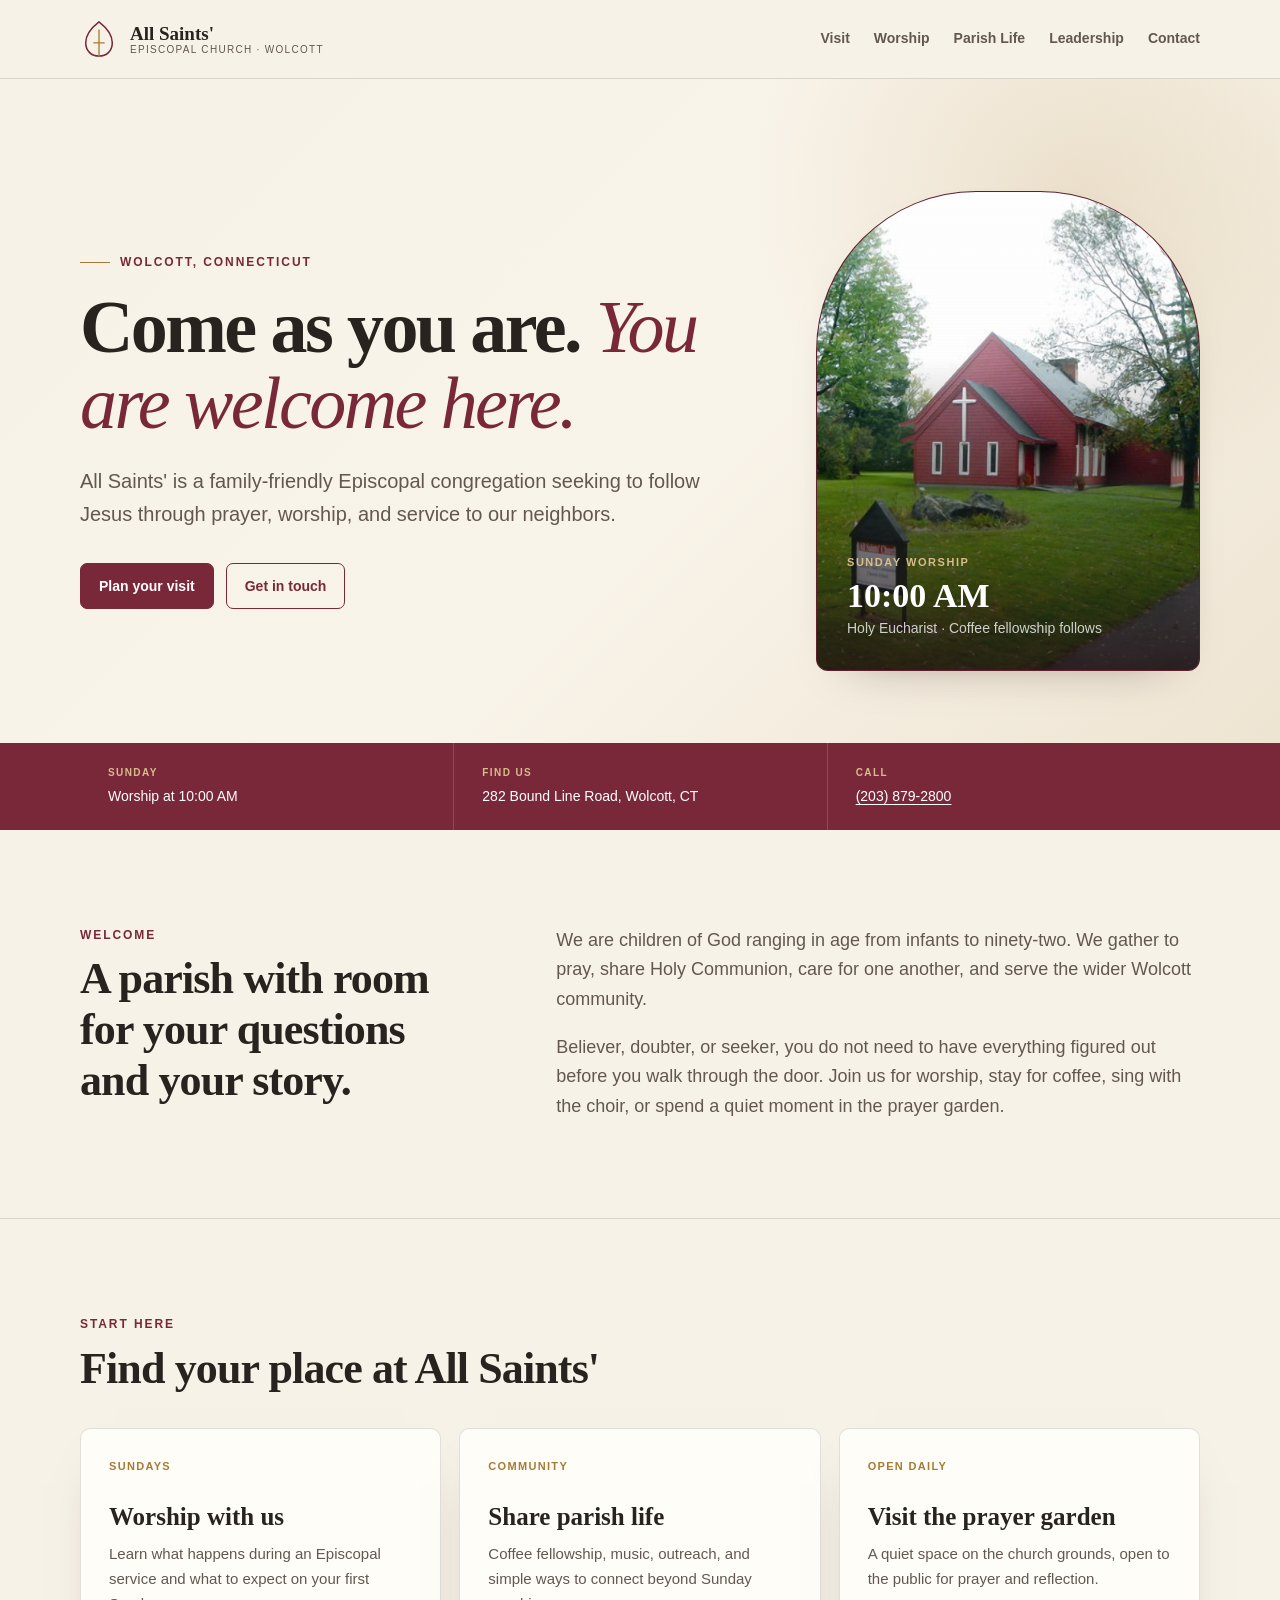
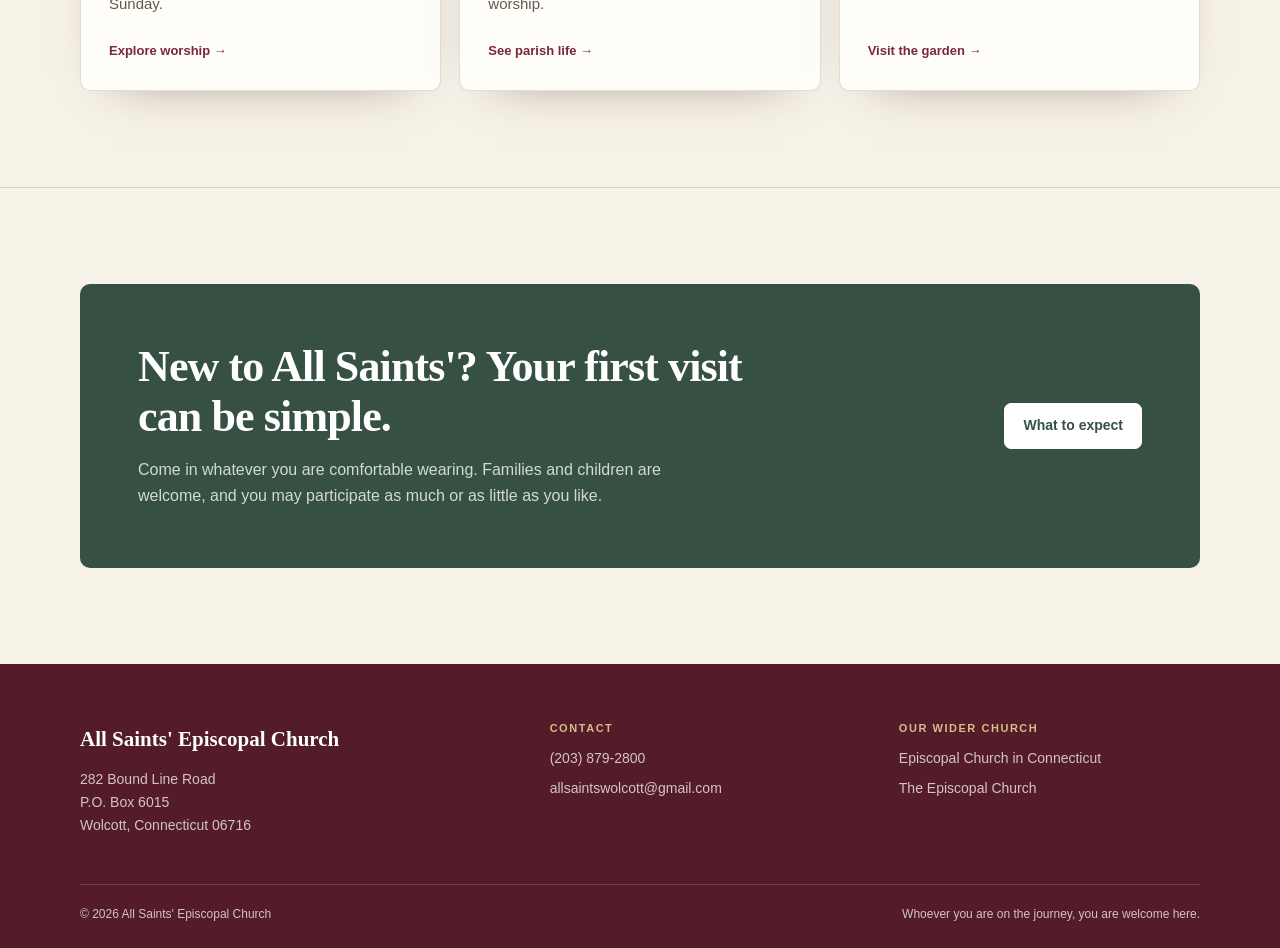
==== commit 92917d8b: "Add parish photography to homepage and prayer garden" ====
--- a/index.html
+++ b/index.html
@@ -43,14 +43,14 @@
             <a class="btn btn-secondary" href="contact.html">Get in touch</a>
           </div>
         </div>
-        <aside class="service-arch" aria-label="Sunday service information">
-          <div class="arch-content">
-            <span class="arch-cross" aria-hidden="true">†</span>
-            <div class="arch-label">Sunday worship</div>
-            <div class="arch-time">10:00 AM</div>
-            <div class="arch-detail">Holy Eucharist · Coffee fellowship follows</div>
-          </div>
-        </aside>
+        <figure class="hero-photo">
+          <img src="images/church-exterior.jpg" width="1600" height="1189" alt="All Saints' Episcopal Church, a red wooden chapel surrounded by trees and lawn" fetchpriority="high" decoding="async">
+          <figcaption class="photo-service">
+            <span class="arch-label">Sunday worship</span>
+            <strong class="arch-time">10:00 AM</strong>
+            <span class="arch-detail">Holy Eucharist · Coffee fellowship follows</span>
+          </figcaption>
+        </figure>
       </div>
     </section>
 
--- a/style.css
+++ b/style.css
@@ -161,24 +161,23 @@
 .btn-secondary { background: transparent; color: var(--wine); }
 .btn-secondary:hover { background: rgba(121, 40, 58, .07); }
 
-.service-arch {
+.hero-photo {
   position: relative;
-  min-height: 380px;
-  display: flex;
-  align-items: flex-end;
+  width: 100%;
+  max-width: 430px;
+  aspect-ratio: 4 / 5;
+  justify-self: end;
+  margin: 0;
   overflow: hidden;
   border: 1px solid rgba(121, 40, 58, .28);
   border-radius: 160px 160px 12px 12px;
-  padding: 40px 34px;
   background: var(--wine-dark);
   color: white;
   box-shadow: var(--shadow);
 }
-.service-arch::before, .service-arch::after { position: absolute; border: 1px solid rgba(255,255,255,.18); border-radius: 50%; content: ""; }
-.service-arch::before { width: 230px; height: 230px; right: -74px; top: -64px; }
-.service-arch::after { width: 120px; height: 120px; right: -22px; top: -12px; }
-.arch-content { position: relative; z-index: 1; }
-.arch-cross { display: block; margin-bottom: 72px; color: var(--brass); font-family: var(--display); font-size: 68px; line-height: 1; }
+.hero-photo::after { position: absolute; inset: 35% 0 0; background: linear-gradient(transparent, rgba(35, 18, 21, .86)); content: ""; }
+.hero-photo img { width: 100%; height: 100%; object-fit: cover; object-position: 61% center; }
+.photo-service { position: absolute; z-index: 1; right: 30px; bottom: 30px; left: 30px; display: flex; flex-direction: column; }
 .arch-label { color: #d8bc8b; font-size: 11px; font-weight: 700; letter-spacing: .14em; text-transform: uppercase; }
 .arch-time { margin: 5px 0 3px; font-family: var(--display); font-size: 34px; line-height: 1.1; }
 .arch-detail { color: rgba(255,255,255,.78); font-size: 14px; }
@@ -239,6 +238,10 @@
 .page-hero { padding: clamp(54px, 8vw, 86px) 0 48px; border-bottom: 1px solid var(--line); background: linear-gradient(135deg, var(--paper), var(--paper-deep)); }
 .page-hero h1 { max-width: 800px; margin: 0; font-family: var(--display); font-size: clamp(38px, 5vw, 58px); letter-spacing: -.025em; line-height: 1.06; }
 .page-hero p { max-width: 62ch; margin: 18px 0 0; color: var(--ink-soft); font-size: 18px; }
+.page-hero-feature { padding-block: clamp(44px, 6vw, 68px); }
+.feature-hero-grid { display: grid; grid-template-columns: .85fr 1.15fr; gap: clamp(40px, 7vw, 76px); align-items: center; }
+.page-photo { overflow: hidden; margin: 0; border: 1px solid var(--line); border-radius: var(--radius); aspect-ratio: 4 / 3; background: var(--paper-deep); box-shadow: var(--shadow); }
+.page-photo img { width: 100%; height: 100%; object-fit: cover; }
 
 .content-section { padding: clamp(52px, 8vw, 82px) 0; }
 .content-columns { display: grid; grid-template-columns: minmax(0, 1fr) 320px; gap: clamp(40px, 7vw, 72px); align-items: start; }
@@ -272,8 +275,8 @@
 .footer-bottom { display: flex; justify-content: space-between; gap: 20px; margin-top: 46px; border-top: 1px solid rgba(255,255,255,.14); padding-top: 20px; font-size: 12px; }
 
 @media (max-width: 860px) {
-  .hero-grid, .intro-grid, .content-columns { grid-template-columns: 1fr; }
-  .service-arch { min-height: 330px; max-width: 420px; }
+  .hero-grid, .intro-grid, .content-columns, .feature-hero-grid { grid-template-columns: 1fr; }
+  .hero-photo { max-width: 560px; aspect-ratio: 16 / 10; justify-self: start; border-radius: 120px 120px 12px 12px; }
   .card-grid { grid-template-columns: 1fr 1fr; }
   .welcome-panel { grid-template-columns: 1fr; }
   .facts-grid { grid-template-columns: 1fr; }
@@ -298,7 +301,8 @@
   .name-line2 { display: none; }
   .hero { padding-top: 52px; }
   .hero h1 { font-size: 40px; }
-  .service-arch { min-height: 300px; border-radius: 140px 140px 10px 10px; }
+  .hero-photo { aspect-ratio: 4 / 3; border-radius: 100px 100px 10px 10px; }
+  .photo-service { right: 22px; bottom: 22px; left: 22px; }
 }
 
 @media (prefers-reduced-motion: reduce) {
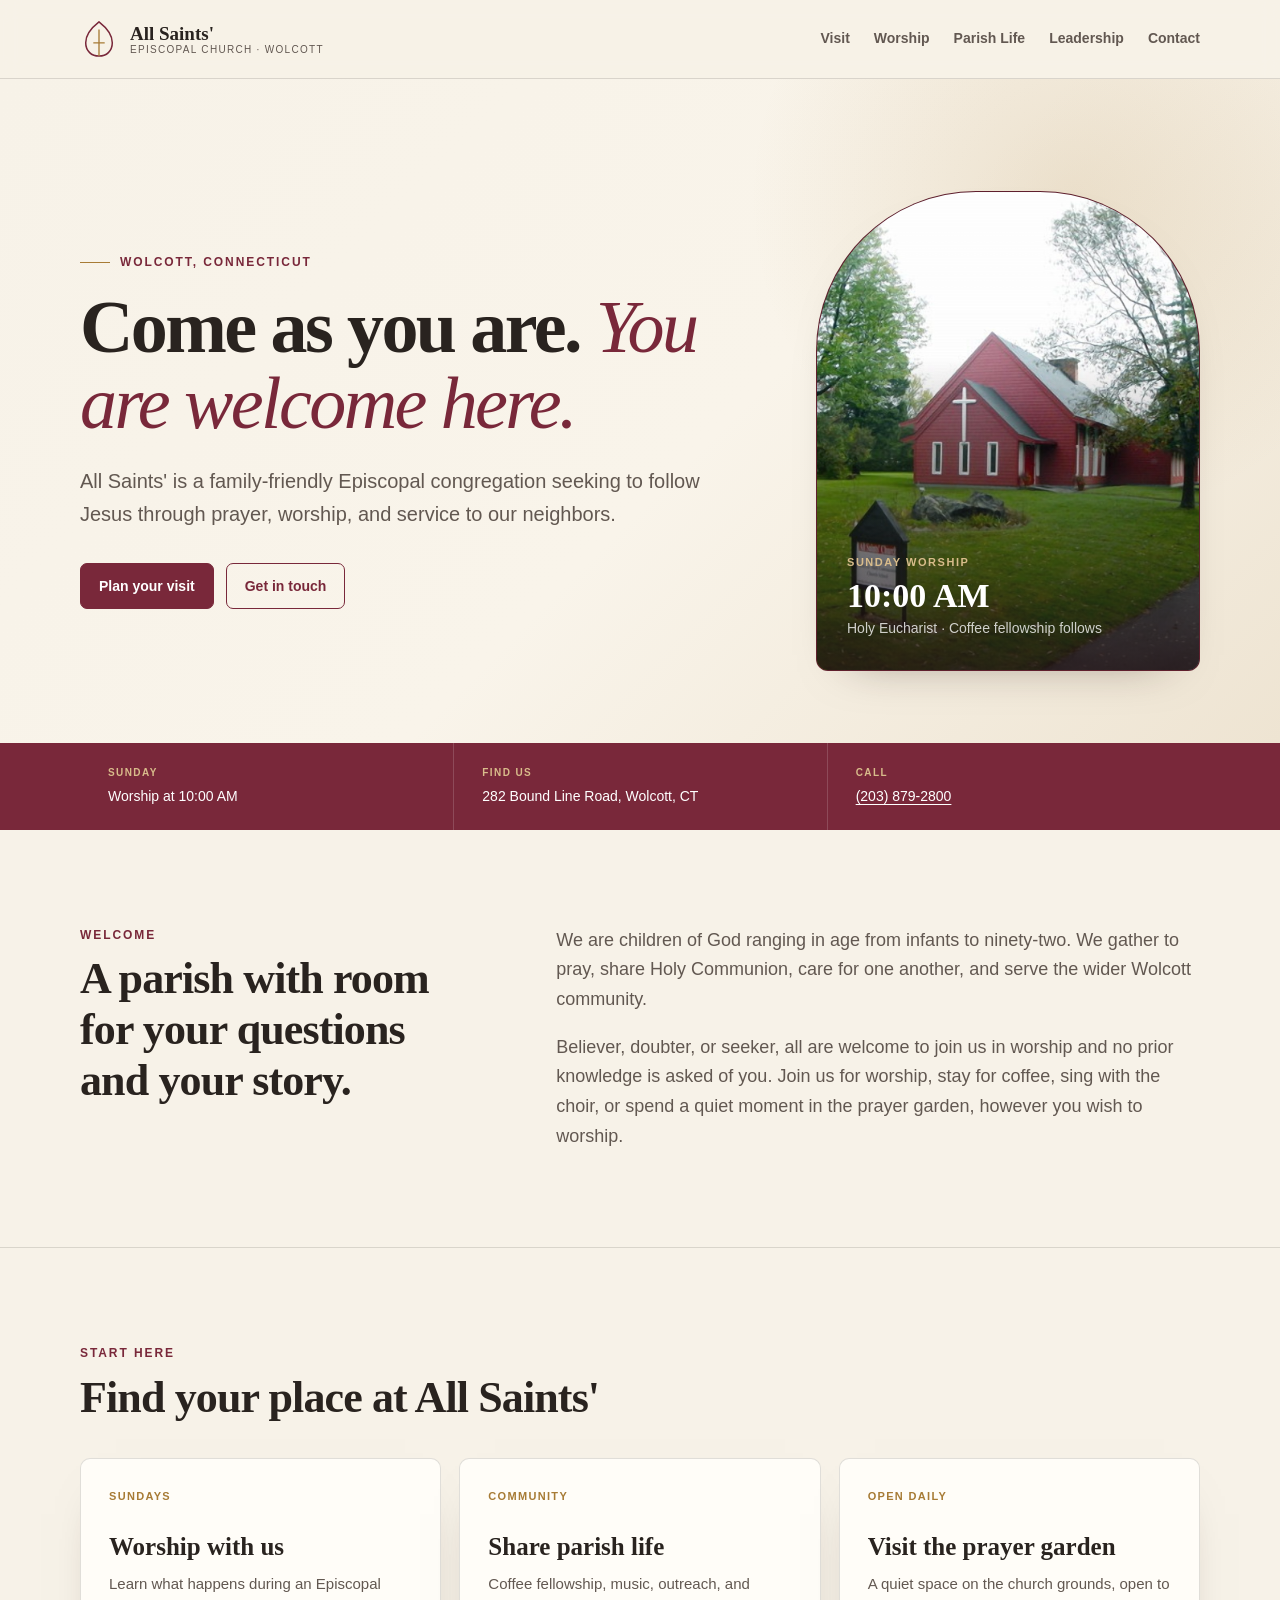
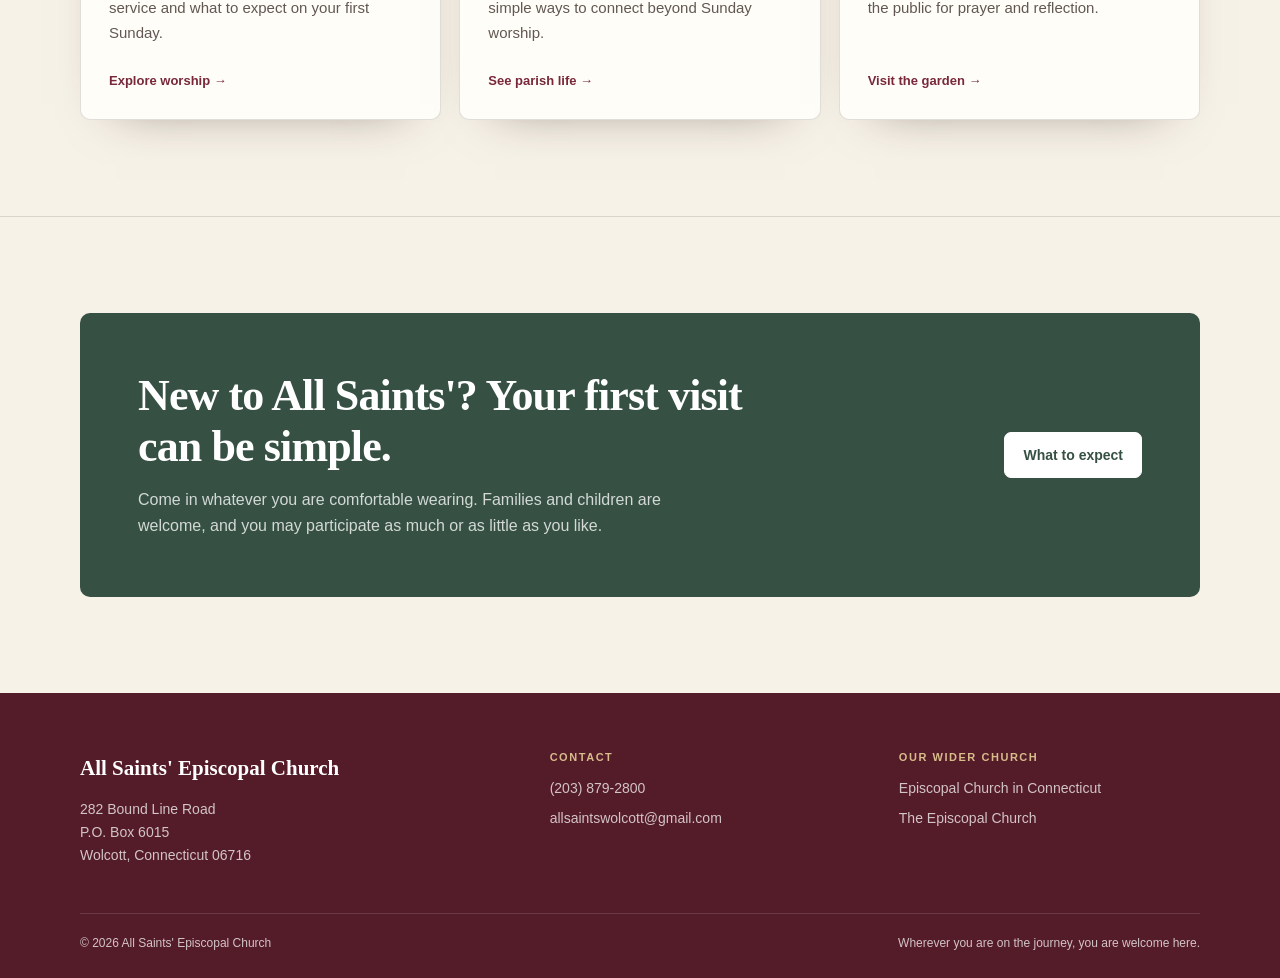
==== commit f0febf3c: "Update clergy and index pages for consistency in messaging and improve inclusivity in descriptions" ====
--- a/index.html
+++ b/index.html
@@ -4,7 +4,7 @@
   <meta charset="utf-8">
   <meta name="viewport" content="width=device-width, initial-scale=1">
   <title>All Saints' Episcopal Church | Wolcott, CT</title>
-  <meta name="description" content="All Saints' Episcopal Church in Wolcott, Connecticut. Join us for Sunday worship at 10:00 AM. Whoever you are on the journey, you are welcome here.">
+  <meta name="description" content="All Saints' Episcopal Church in Wolcott, Connecticut. Join us for Sunday worship at 10:00 AM. Wherever you are on the journey, you are welcome here.">
   <meta name="theme-color" content="#541b28">
   <link rel="stylesheet" href="style.css">
   <script src="site.js" defer></script>
@@ -70,7 +70,7 @@
         </div>
         <div class="intro-copy">
           <p>We are children of God ranging in age from infants to ninety-two. We gather to pray, share Holy Communion, care for one another, and serve the wider Wolcott community.</p>
-          <p>Believer, doubter, or seeker, you do not need to have everything figured out before you walk through the door. Join us for worship, stay for coffee, sing with the choir, or spend a quiet moment in the prayer garden.</p>
+          <p>Believer, doubter, or seeker, all are welcome to join us in worship and no prior knowledge is asked of you. Join us for worship, stay for coffee, sing with the choir, or spend a quiet moment in the prayer garden, however you wish to worship.</p>
         </div>
       </div>
     </section>
@@ -122,7 +122,7 @@
         <div><h2>Contact</h2><a href="tel:+12038792800">(203) 879-2800</a><a href="mailto:allsaintswolcott@gmail.com">allsaintswolcott@gmail.com</a></div>
         <div><h2>Our wider church</h2><a href="https://www.episcopalct.org/">Episcopal Church in Connecticut</a><a href="https://www.episcopalchurch.org/">The Episcopal Church</a></div>
       </div>
-      <div class="footer-bottom"><span>© 2026 All Saints' Episcopal Church</span><span>Whoever you are on the journey, you are welcome here.</span></div>
+      <div class="footer-bottom"><span>© 2026 All Saints' Episcopal Church</span><span>Wherever you are on the journey, you are welcome here.</span></div>
     </div>
   </footer>
 </body>
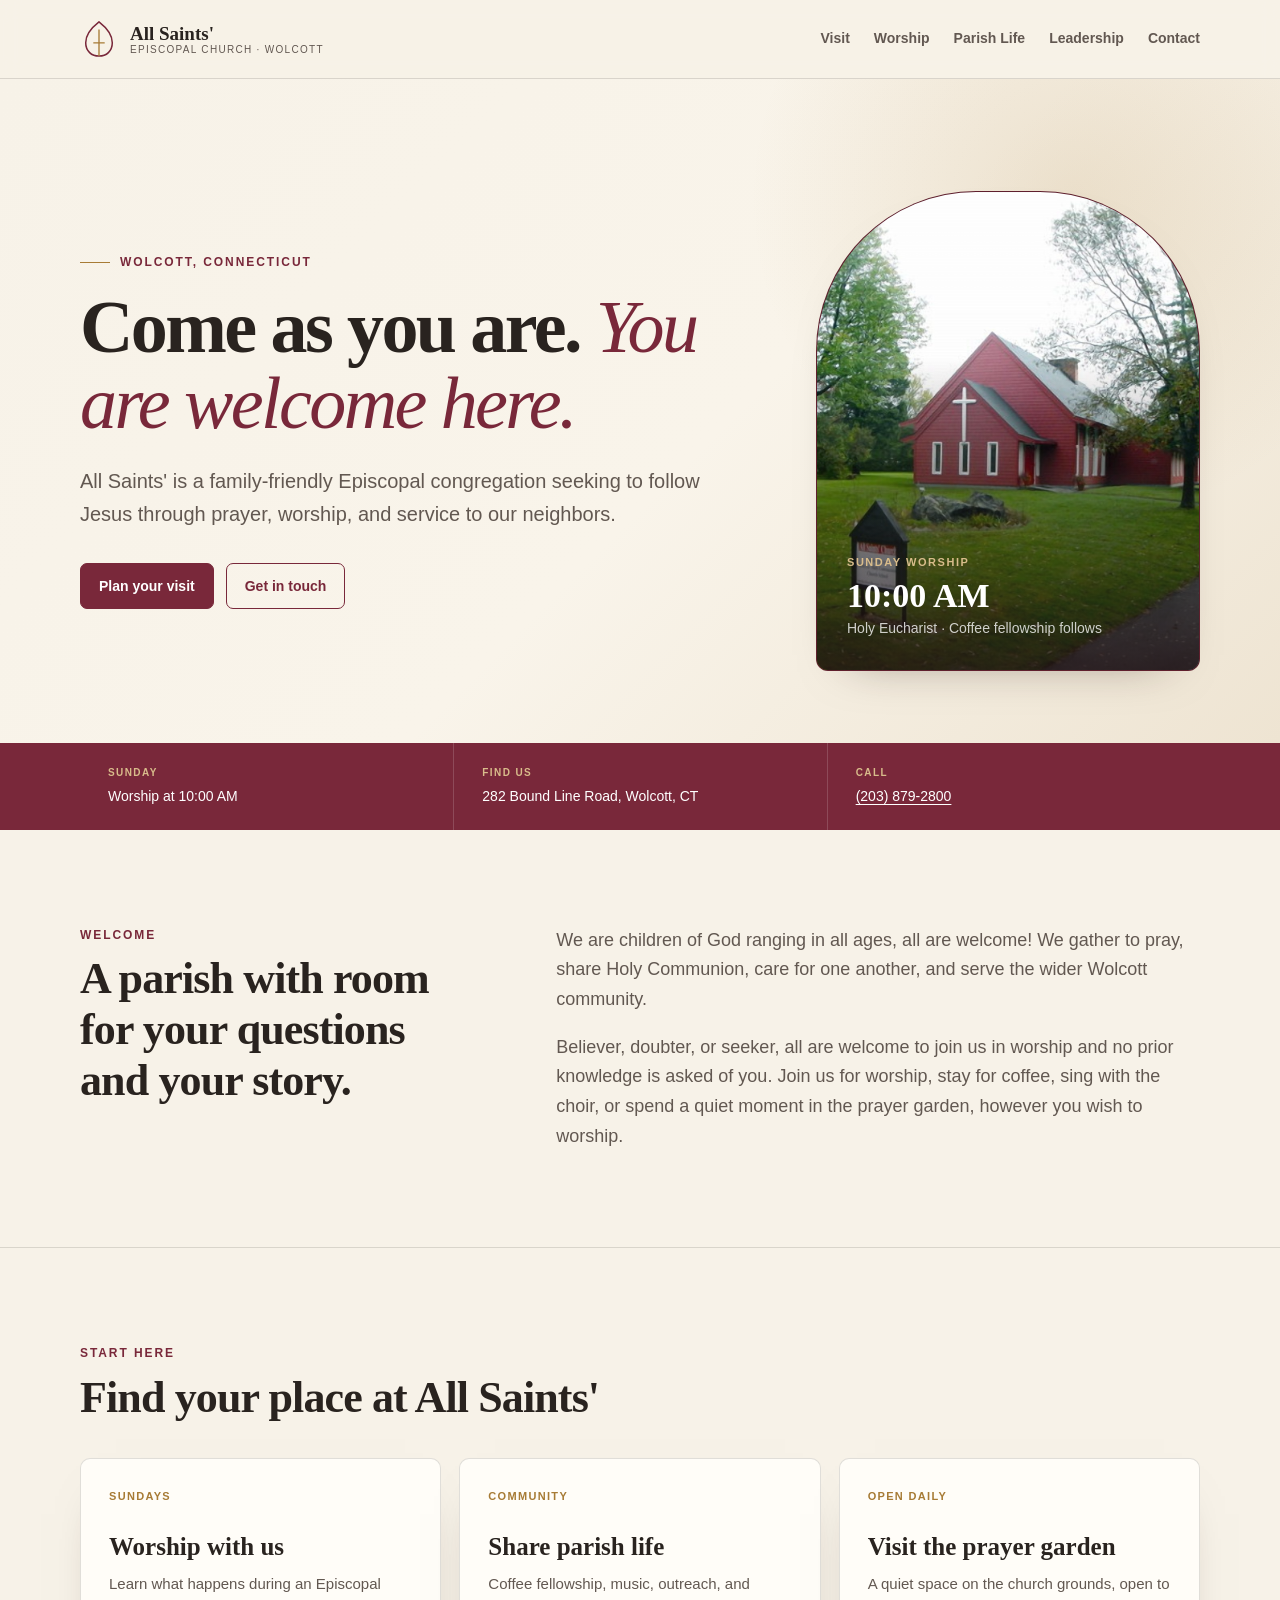
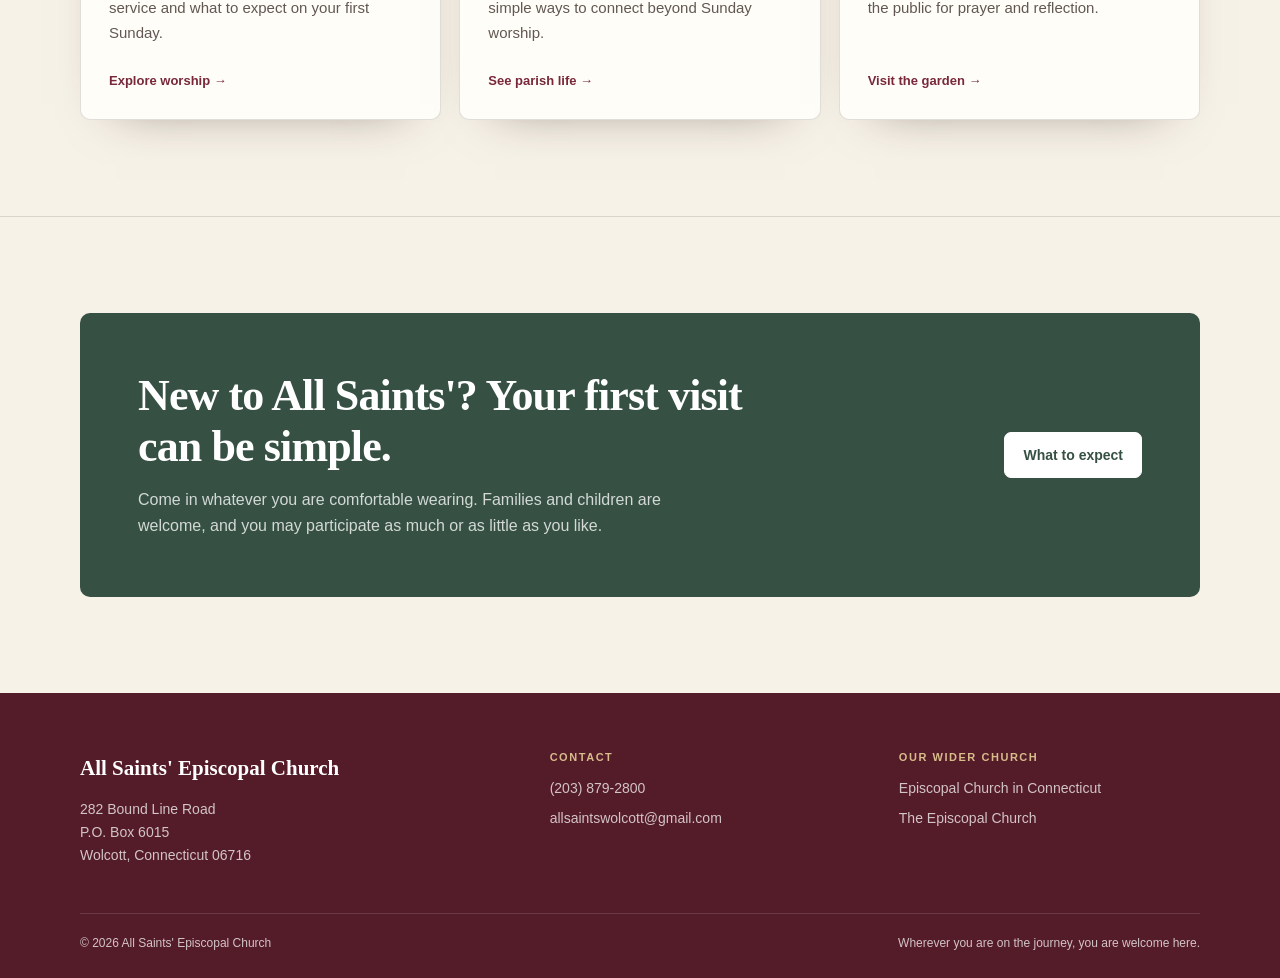
==== commit b326e7d6: "Content update" ====
--- a/index.html
+++ b/index.html
@@ -69,7 +69,7 @@
           <h2>A parish with room for your questions and your story.</h2>
         </div>
         <div class="intro-copy">
-          <p>We are children of God ranging in age from infants to ninety-two. We gather to pray, share Holy Communion, care for one another, and serve the wider Wolcott community.</p>
+          <p>We are children of God ranging in all ages, all are welcome! We gather to pray, share Holy Communion, care for one another, and serve the wider Wolcott community.</p>
           <p>Believer, doubter, or seeker, all are welcome to join us in worship and no prior knowledge is asked of you. Join us for worship, stay for coffee, sing with the choir, or spend a quiet moment in the prayer garden, however you wish to worship.</p>
         </div>
       </div>
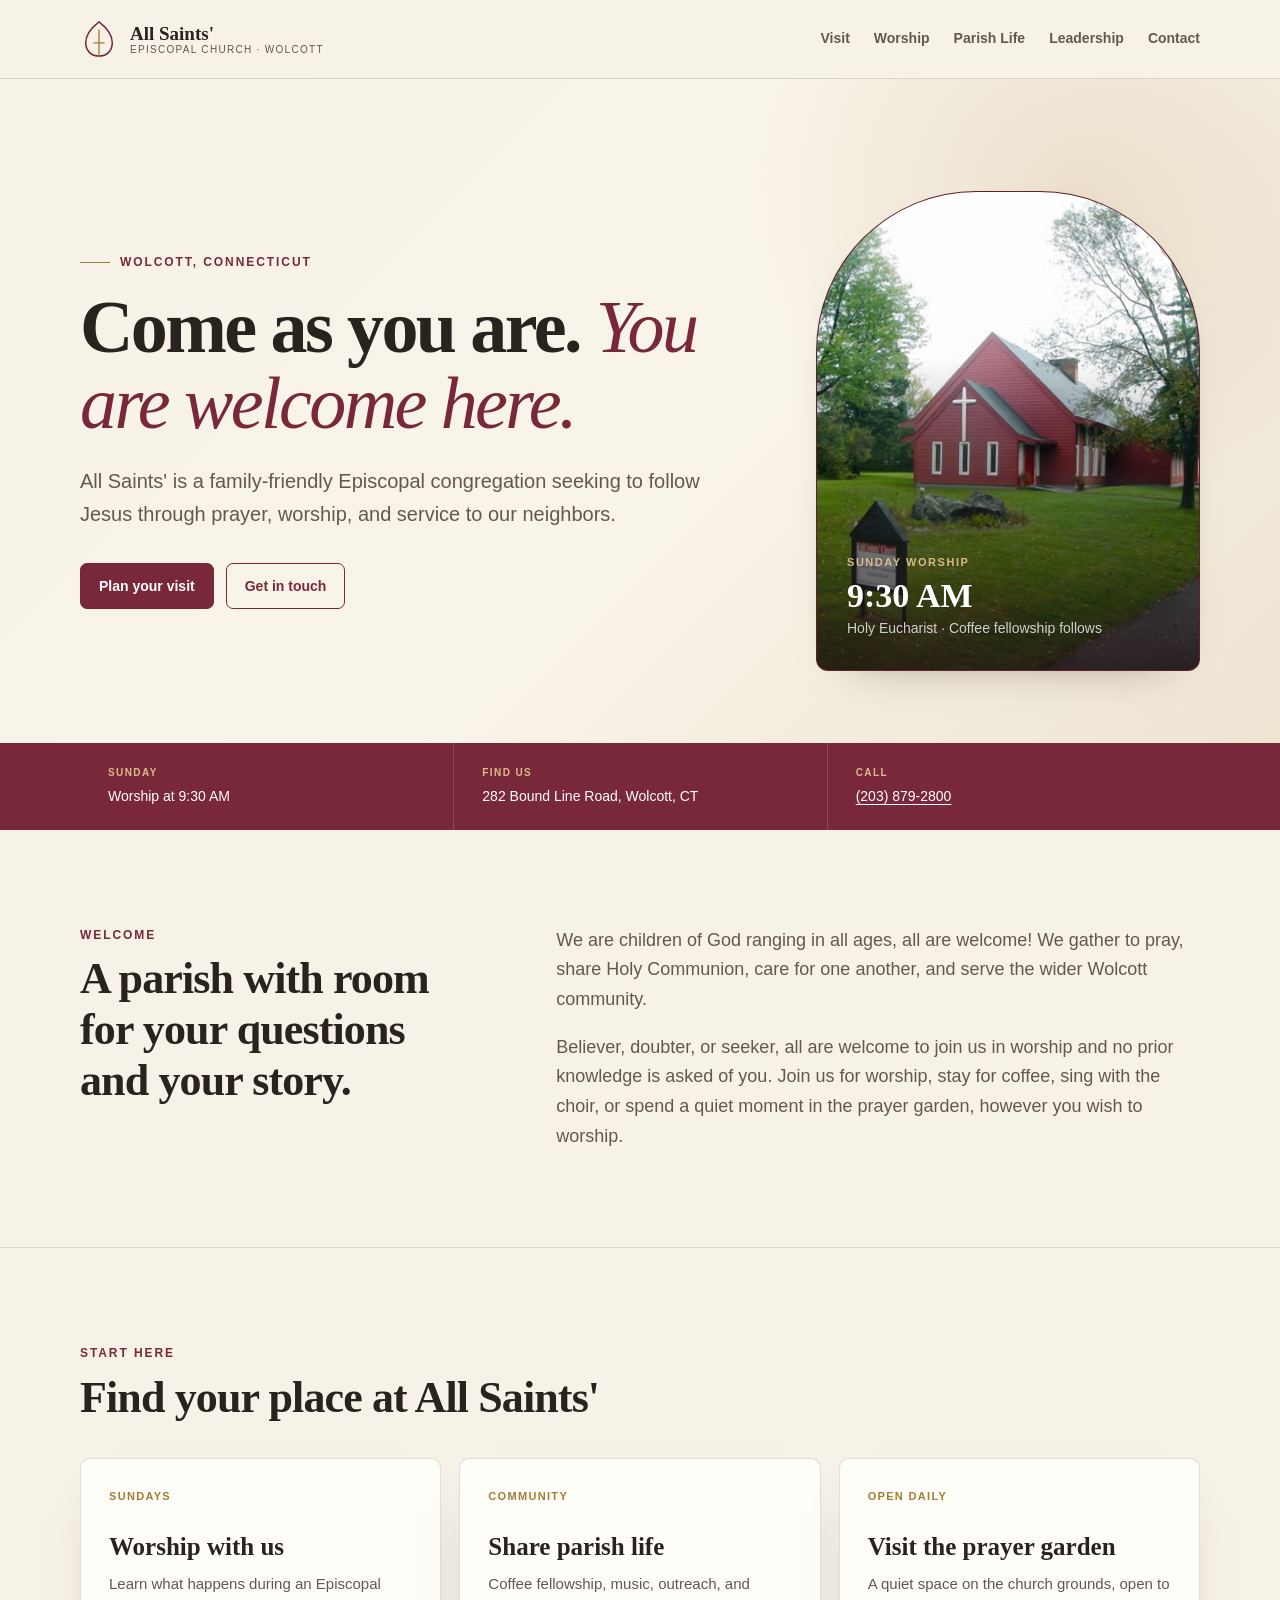
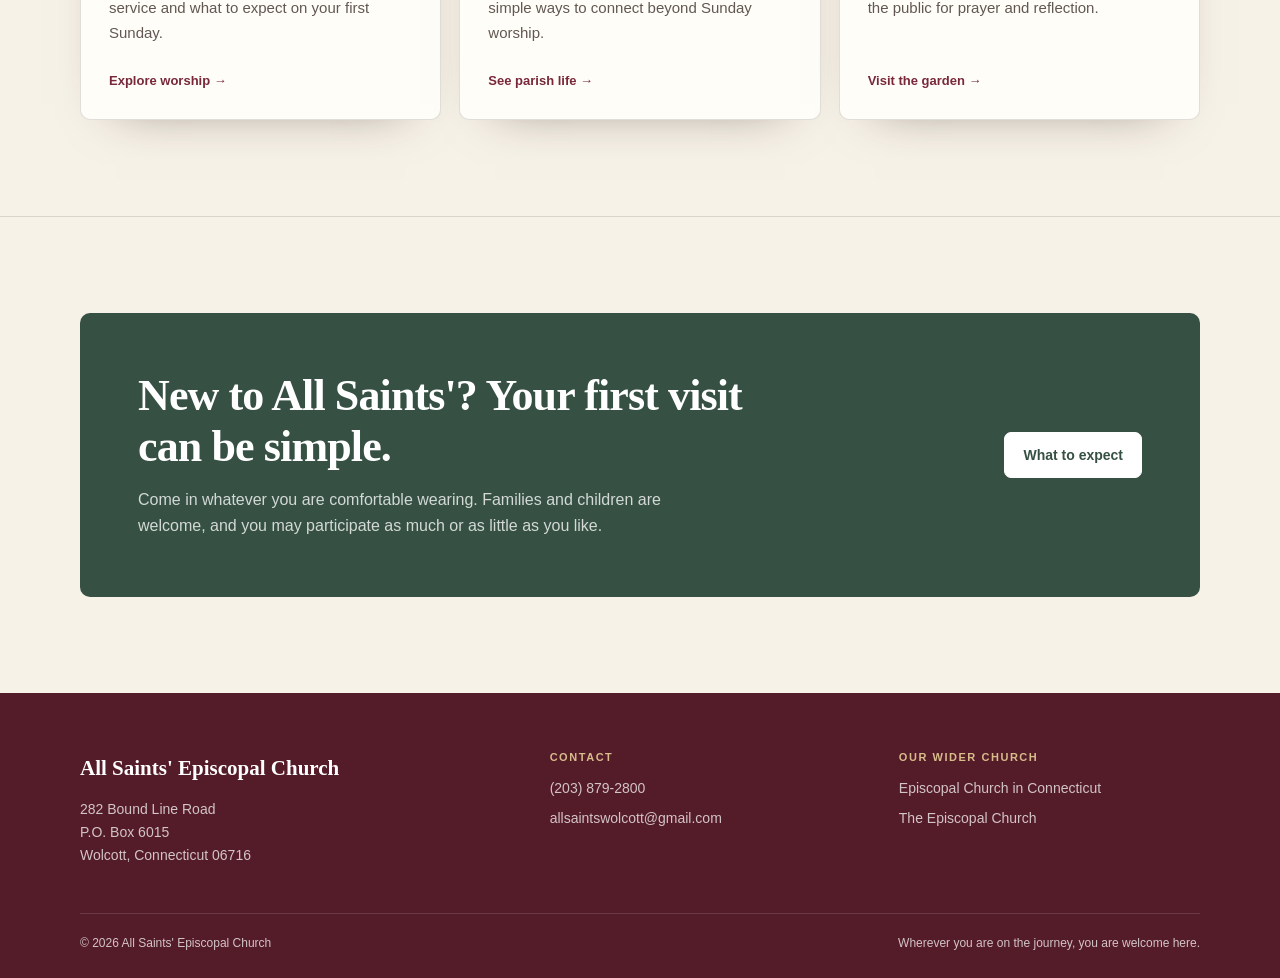
==== commit 160ea0cb: "Changed service times for Church" ====
--- a/index.html
+++ b/index.html
@@ -4,7 +4,7 @@
   <meta charset="utf-8">
   <meta name="viewport" content="width=device-width, initial-scale=1">
   <title>All Saints' Episcopal Church | Wolcott, CT</title>
-  <meta name="description" content="All Saints' Episcopal Church in Wolcott, Connecticut. Join us for Sunday worship at 10:00 AM. Wherever you are on the journey, you are welcome here.">
+  <meta name="description" content="All Saints' Episcopal Church in Wolcott, Connecticut. Join us for Sunday worship at 9:30 AM. Wherever you are on the journey, you are welcome here.">
   <meta name="theme-color" content="#541b28">
   <link rel="stylesheet" href="style.css">
   <script src="site.js" defer></script>
@@ -47,7 +47,7 @@
           <img src="images/church-exterior.jpg" width="1600" height="1189" alt="All Saints' Episcopal Church, a red wooden chapel surrounded by trees and lawn" fetchpriority="high" decoding="async">
           <figcaption class="photo-service">
             <span class="arch-label">Sunday worship</span>
-            <strong class="arch-time">10:00 AM</strong>
+            <strong class="arch-time">9:30 AM</strong>
             <span class="arch-detail">Holy Eucharist · Coffee fellowship follows</span>
           </figcaption>
         </figure>
@@ -56,7 +56,7 @@
 
     <section class="facts" aria-label="Church details">
       <div class="wrap facts-grid">
-        <div class="fact"><span class="fact-label">Sunday</span><span class="fact-value">Worship at 10:00 AM</span></div>
+        <div class="fact"><span class="fact-label">Sunday</span><span class="fact-value">Worship at 9:30 AM</span></div>
         <div class="fact"><span class="fact-label">Find us</span><span class="fact-value">282 Bound Line Road, Wolcott, CT</span></div>
         <div class="fact"><span class="fact-label">Call</span><span class="fact-value"><a href="tel:+12038792800">(203) 879-2800</a></span></div>
       </div>
